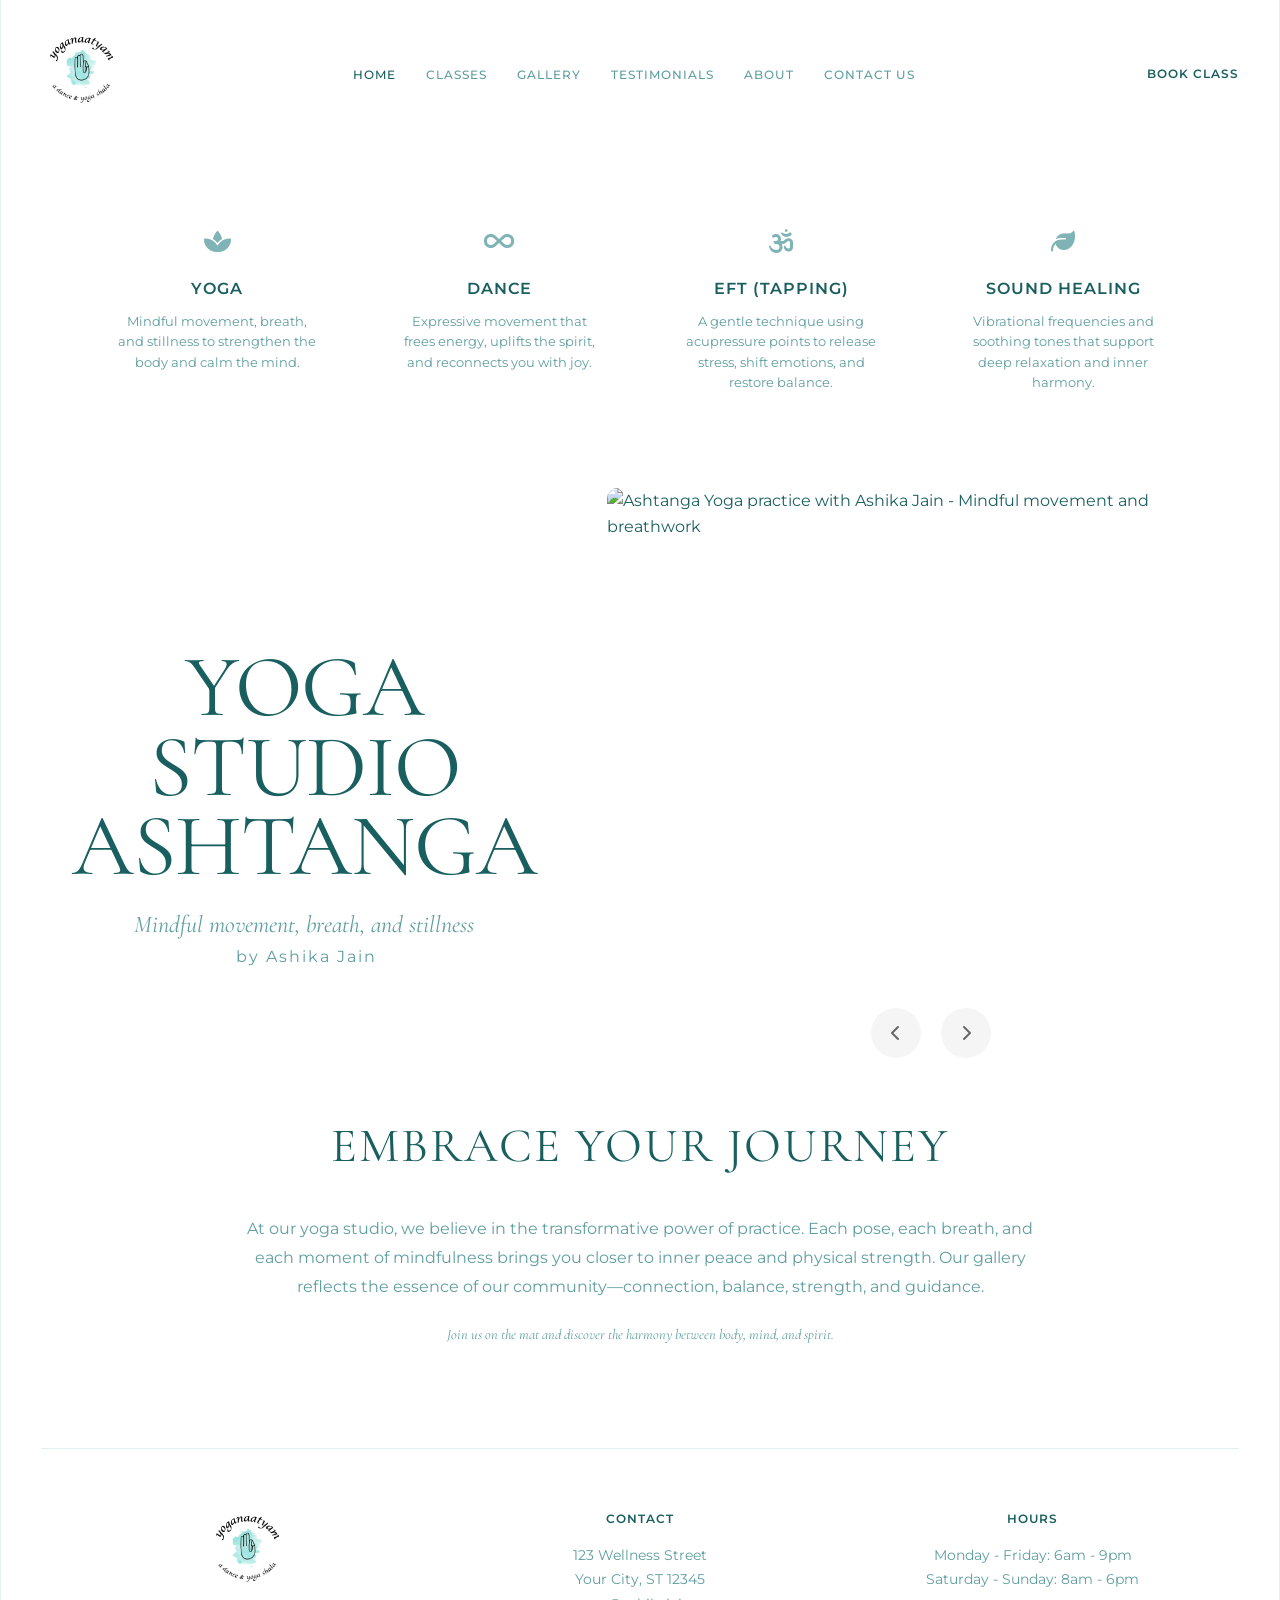
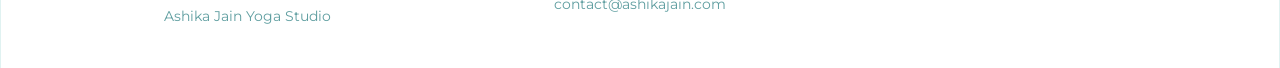
==== index.html @ 1f0c9f9b "1st update" ====
<!DOCTYPE html>
<html lang="en">

<head>
    <meta charset="UTF-8">
    <meta name="viewport" content="width=device-width, initial-scale=1.0">
    
    <!-- Primary Meta Tags -->
    <title>Ashika Jain Yoga Studio | Ashtanga, Dance Therapy, EFT & Sound Healing</title>
    <meta name="title" content="Ashika Jain Yoga Studio | Ashtanga, Dance Therapy, EFT & Sound Healing">
    <meta name="description" content="Join Ashika Jain's holistic wellness studio offering Ashtanga Yoga, Dance Therapy, EFT Tapping, and Sound Healing. Transform your body, mind, and spirit through mindful movement and healing practices.">
    <meta name="keywords" content="yoga studio, ashtanga yoga, dance therapy, EFT tapping, sound healing, wellness coach, yoga classes, meditation, mindfulness, Ashika Jain, yoga instructor, holistic wellness, yoga therapy">
    <meta name="author" content="Ashika Jain">
    <meta name="robots" content="index, follow">
    <meta name="language" content="English">
    <meta name="revisit-after" content="7 days">
    
    <!-- Canonical URL -->
    <link rel="canonical" href="https://www.ashikajain.com/">
    
    <!-- Open Graph / Facebook -->
    <meta property="og:type" content="website">
    <meta property="og:url" content="https://www.ashikajain.com/">
    <meta property="og:title" content="Ashika Jain Yoga Studio | Ashtanga, Dance Therapy, EFT & Sound Healing">
    <meta property="og:description" content="Join Ashika Jain's holistic wellness studio offering Ashtanga Yoga, Dance Therapy, EFT Tapping, and Sound Healing. Transform your body, mind, and spirit.">
    <meta property="og:image" content="https://www.ashikajain.com/images/ylogo.png">
    <meta property="og:image:width" content="1200">
    <meta property="og:image:height" content="630">
    <meta property="og:site_name" content="Ashika Jain Yoga Studio">
    <meta property="og:locale" content="en_US">
    
    <!-- Twitter -->
    <meta name="twitter:card" content="summary_large_image">
    <meta name="twitter:url" content="https://www.ashikajain.com/">
    <meta name="twitter:title" content="Ashika Jain Yoga Studio | Ashtanga, Dance Therapy, EFT & Sound Healing">
    <meta name="twitter:description" content="Join Ashika Jain's holistic wellness studio offering Ashtanga Yoga, Dance Therapy, EFT Tapping, and Sound Healing.">
    <meta name="twitter:image" content="https://www.ashikajain.com/images/ylogo.png">
    
    <!-- Favicon -->
    <link rel="icon" type="image/png" href="images/teal-logo.png">
    
    <!-- Preconnect for Performance -->
    <link rel="preconnect" href="https://fonts.googleapis.com">
    <link rel="preconnect" href="https://fonts.gstatic.com" crossorigin>
    <link
        href="https://fonts.googleapis.com/css2?family=Cormorant+Garamond:ital,wght@0,300;0,400;0,600;1,400&family=Montserrat:wght@300;400;500;600&display=swap"
        rel="stylesheet">
    <link rel="stylesheet" href="style.css">
    <!-- FontAwesome for icons -->
    <link rel="stylesheet" href="https://cdnjs.cloudflare.com/ajax/libs/font-awesome/6.4.0/css/all.min.css">
    
    <!-- Schema.org Structured Data -->
    <script type="application/ld+json">
    {
      "@context": "https://schema.org",
      "@type": "YogaStudio",
      "name": "Ashika Jain Yoga Studio",
      "image": "https://www.ashikajain.com/images/ylogo.png",
      "description": "Holistic wellness studio offering Ashtanga Yoga, Dance Therapy, EFT Tapping, and Sound Healing",
      "url": "https://www.ashikajain.com",
      "telephone": "+1-555-123-4567",
      "email": "contact@ashikajain.com",
      "address": {
        "@type": "PostalAddress",
        "streetAddress": "123 Wellness Street",
        "addressLocality": "Your City",
        "addressRegion": "ST",
        "postalCode": "12345",
        "addressCountry": "US"
      },
      "geo": {
        "@type": "GeoCoordinates",
        "latitude": "",
        "longitude": ""
      },
      "openingHoursSpecification": [
        {
          "@type": "OpeningHoursSpecification",
          "dayOfWeek": ["Monday", "Tuesday", "Wednesday", "Thursday", "Friday"],
          "opens": "06:00",
          "closes": "21:00"
        },
        {
          "@type": "OpeningHoursSpecification",
          "dayOfWeek": ["Saturday", "Sunday"],
          "opens": "08:00",
          "closes": "18:00"
        }
      ],
      "priceRange": "$$",
      "founder": {
        "@type": "Person",
        "name": "Ashika Jain",
        "jobTitle": "Wellness Coach",
        "sameAs": [
          "https://www.facebook.com/ashikajain.yn/",
          "https://www.instagram.com/ashikajain.yn/"
        ]
      },
      "sameAs": [
        "https://www.facebook.com/ashikajain.yn/",
        "https://www.instagram.com/ashikajain.yn/"
      ],
      "hasOfferCatalog": {
        "@type": "OfferCatalog",
        "name": "Yoga Classes and Wellness Services",
        "itemListElement": [
          {
            "@type": "Offer",
            "itemOffered": {
              "@type": "Service",
              "name": "Ashtanga Yoga",
              "description": "Traditional Ashtanga yoga practice for strength, flexibility, and inner peace"
            }
          },
          {
            "@type": "Offer",
            "itemOffered": {
              "@type": "Service",
              "name": "Dance Therapy",
              "description": "Expressive movement therapy to free energy and reconnect with joy"
            }
          },
          {
            "@type": "Offer",
            "itemOffered": {
              "@type": "Service",
              "name": "EFT Tapping",
              "description": "Emotional Freedom Technique using acupressure points to release stress"
            }
          },
          {
            "@type": "Offer",
            "itemOffered": {
              "@type": "Service",
              "name": "Sound Healing",
              "description": "Vibrational frequencies and soothing tones for deep relaxation"
            }
          }
        ]
      }
    }
    </script>
    
    <script type="application/ld+json">
    {
      "@context": "https://schema.org",
      "@type": "Person",
      "name": "Ashika Jain",
      "jobTitle": "Wellness Coach",
      "description": "Certified Yoga Instructor, Dance Therapist, EFT Practitioner, and Sound Healer",
      "url": "https://www.ashikajain.com",
      "image": "https://www.ashikajain.com/images/yogaf.png",
      "sameAs": [
        "https://www.facebook.com/ashikajain.yn/",
        "https://www.instagram.com/ashikajain.yn/"
      ],
      "knowsAbout": ["Yoga", "Dance Therapy", "EFT Tapping", "Sound Healing", "Wellness", "Mindfulness"],
      "alumniOf": {
        "@type": "Organization",
        "name": "Yoga Certification Program"
      }
    }
    </script>
</head>

<body>

    <!-- Preloader -->
    <div class="preloader" id="preloader">
        <div class="preloader-content">
            <img src="images/teal-logo.png" alt="Ashika Jain Yoga Studio Logo" class="preloader-logo">
        </div>
    </div>

    <div class="main-container">
        <!-- Header -->
        <header role="banner">
            <div class="logo">
                <div class="logo-circle">AJ</div>
            </div>
            <nav role="navigation" aria-label="Main navigation">
                <ul>
                    <li><a href="index.html" class="active">HOME</a></li>
                    <li><a href="classes.html">CLASSES</a></li>
                    <li><a href="gallery.html">GALLERY</a></li>
                    <li><a href="testimonial.html">TESTIMONIALS</a></li>
                    <li><a href="about.html">ABOUT</a></li>
                    <!-- <li><a href="blog.html">BLOG</a></li> -->
                    <li><a href="contact.html">CONTACT US</a></li>
                </ul>
            </nav>
            <div class="header-actions">
                <a href="contact.html#contact-form" class="book-btn">BOOK CLASS</a>
                <div class="menu-icon" id="mobile-menu-toggle">
                    <i class="fa-solid fa-bars"></i>
                </div>
            </div>
        </header>

        <!-- Mobile Menu Overlay -->
        <div class="mobile-menu-overlay" id="mobile-menu">
            <div class="mobile-menu-content">
                <div class="mobile-menu-header">
                    <div class="logo-circle">AJ</div>
                    <button class="mobile-menu-close" id="mobile-menu-close">
                        <i class="fa-solid fa-times"></i>
                    </button>
                </div>
                <nav class="mobile-nav">
                    <ul>
                        <li><a href="index.html" class="mobile-nav-link">HOME</a></li>
                        <li><a href="classes.html" class="mobile-nav-link">CLASSES</a></li>
                        <li><a href="gallery.html" class="mobile-nav-link">GALLERY</a></li>
                        <li><a href="testimonial.html" class="mobile-nav-link">TESTIMONIAL</a></li>
                        <li><a href="about.html" class="mobile-nav-link">ABOUT</a></li>
                        <!-- <li><a href="blog.html" class="mobile-nav-link">BLOG</a></li> -->
                        <li><a href="contact.html" class="mobile-nav-link">CONTACT US</a></li>
                    </ul>
                </nav>
                <div class="mobile-menu-footer">
                    <a href="contact.html#contact-form" class="mobile-book-btn">BOOK CLASS</a>
                </div>
            </div>
        </div>

        <!-- Features Section -->
        <section class="features">
            <div class="feature-item">
                <div class="icon"><i class="fa-solid fa-spa"></i></div>
                <h3>YOGA</h3>
                <p>Mindful movement, breath, and stillness to strengthen the body and calm the mind.</p>
            </div>
            <div class="feature-item">
                <div class="icon"><i class="fa-solid fa-infinity"></i></div>
                <h3>DANCE</h3>
                <p>Expressive movement that frees energy, uplifts the spirit, and reconnects you with joy.</p>
            </div>
            <div class="feature-item">
                <div class="icon"><i class="fa-solid fa-om"></i></div>
                <h3>EFT (TAPPING)</h3>
                <p>A gentle technique using acupressure points to release stress, shift emotions, and restore balance.</p>
            </div>
            <div class="feature-item">
                <div class="icon"><i class="fa-solid fa-leaf"></i></div>
                <h3>SOUND HEALING</h3>
                <p>Vibrational frequencies and soothing tones that support deep relaxation and inner harmony.</p>
            </div>
        </section>

        <!-- Hero Section -->
        <section class="hero" role="banner">
            <div class="hero-content">
                <div class="hero-text-slider">
                    <div class="hero-slide active">
                        <h1>YOGA STUDIO<br><span class="highlight">ASHTANGA</span></h1>
                        <p class="category-text">Mindful movement, breath, and stillness</p>
                        <p class="subtitle">by Ashika Jain</p>
                    </div>
                    <div class="hero-slide">
                        <h1>DANCE<br><span class="highlight">THERAPY</span></h1>
                        <p class="category-text">Expressive movement that frees energy</p>
                        <p class="subtitle">by Ashika Jain</p>
                    </div>
                    <div class="hero-slide">
                        <h1>EFT<br><span class="highlight">TAPPING</span></h1>
                        <p class="category-text">Release stress and restore balance</p>
                        <p class="subtitle">by Ashika Jain</p>
                    </div>
                    <div class="hero-slide">
                        <h1>SOUND<br><span class="highlight">HEALING</span></h1>
                        <p class="category-text">Vibrational frequencies for inner harmony</p>
                        <p class="subtitle">by Ashika Jain</p>
                    </div>
                </div>

                <!-- <div class="floral-decoration-left">
                    <img src="floral.png" alt="Decorative floral pattern for yoga studio">
                </div> -->
            </div>
            <div class="hero-image">
                <div class="hero-image-slider">
                    <div class="hero-image-slide active">
                        <img src="images/yogaf.png" alt="Ashtanga Yoga practice with Ashika Jain - Mindful movement and breathwork">
                    </div>
                    <div class="hero-image-slide">
                        <img src="images/dancef.png" alt="Dance Therapy session - Expressive movement for healing and joy">
                    </div>
                    <div class="hero-image-slide">
                        <img src="images/eftf.png" alt="EFT Tapping therapy - Emotional Freedom Technique for stress relief">
                    </div>
                    <div class="hero-image-slide">
                        <img src="images/soundf.png" alt="Sound Healing session - Vibrational frequencies for inner harmony">
                    </div>
                </div>
                
                <div class="hero-indicators">
                    <span class="indicator active" data-slide="0"></span>
                    <span class="indicator" data-slide="1"></span>
                    <span class="indicator" data-slide="2"></span>
                    <span class="indicator" data-slide="3"></span>
                </div>
            </div>
            <div class="hero-navigation">
                    <button class="nav-btn prev-btn" id="prev-slide" aria-label="Previous slide">
                        <i class="fa-solid fa-chevron-left"></i>
                    </button>
                    <button class="nav-btn next-btn" id="next-slide" aria-label="Next slide">
                        <i class="fa-solid fa-chevron-right"></i>
                    </button>
                </div>
        </section>

        <!-- Instructor Section -->
        <!-- <section class="instructor">
            <div class="instructor-image-wrapper">
                <img src="images/yogaf.png" alt="Ashika Jain - Certified Yoga Instructor and Wellness Coach" class="instructor-img">
            </div>
            <div class="instructor-content">
                <h2>ASHIKA JAIN</h2>
                <span class="role">Wellness Coach</span>
                <p>A certified Yoga Instructor, Dance Therapist, EFT Practitioner, and Sound Healer. I believe in a
                    holistic approach to well-being, integrating various modalities to help individuals find balance and
                    inner peace.</p>

                <div class="socials">
                    <a href="https://www.facebook.com/ashikajain.yn/"><i class="fa-brands fa-facebook-f"></i></a>
                    <a href="#"><i class="fa-brands fa-twitter"></i></a>
                    <a href="https://www.instagram.com/ashikajain.yn/"><i class="fa-brands fa-instagram"></i></a>
                </div>

                <a href="about.html" class="view-team">VIEW MORE <i class="fa-solid fa-arrow-right-long"></i></a>
            </div>
            <div class="floral-decoration-right">
                <img src="floral.png" alt="Decorative floral pattern for yoga studio">
            </div>
        </section> -->

        <!-- Gallery Heading Section -->
        <!-- <section class="gallery-intro">
            <div class="gallery-intro-content">
                <h2 class="gallery-intro-heading">OUR GALLERY</h2>
                <p class="gallery-intro-text">Explore moments of tranquility, strength, and connection captured in our practice space.</p>
            </div>
        </section> -->

        <!-- Gallery/Bottom Section -->
        <!-- <section class="gallery-grid">
            <div class="gallery-item nature-texture">
                <img src="images/gallery/g2.png" alt="Yoga studio gallery - Connecting with nature and inner peace">
                <div class="overlay">
                    <span>CONNECT</span>
                </div>
            </div>
            <div class="gallery-item seated-pose">
                <img src="images/eftf.png" alt="EFT Tapping therapy session - Finding balance and emotional freedom">
                <div class="overlay">
                    <span>BALANCE</span>
                </div>
            </div>
            <div class="gallery-item hero-pose">
                <img src="images/soundf.png" alt="Sound healing practice - Building strength through vibrational therapy">
                <div class="overlay">
                    <span>STRENGTH</span>
                </div>
            </div>
            <div class="gallery-item instructor-pose">
                <img src="images/gallery/g1.png" alt="Yoga instructor guiding students - Professional guidance and support">
                <div class="overlay">
                    <span>GUIDANCE</span>
                </div>
            </div>
        </section> -->

        <!-- Gallery Bottom Content Section -->
        <section class="gallery-content">
            <div class="gallery-content-wrapper">
                <h2 class="gallery-heading">EMBRACE YOUR JOURNEY</h2>
                <p class="gallery-text">At our yoga studio, we believe in the transformative power of practice. Each pose, each breath, and each moment of mindfulness brings you closer to inner peace and physical strength. Our gallery reflects the essence of our community—connection, balance, strength, and guidance.</p>
                <p class="gallery-subtext">Join us on the mat and discover the harmony between body, mind, and spirit.</p>
            </div>
        </section>

        <!-- Footer -->
        <footer class="about-footer" role="contentinfo">
            <div class="footer-content">
                <div class="footer-section">
                    <div class="logo-circle">AJ</div>
                    <p>Ashika Jain Yoga Studio</p>
                </div>
                <div class="footer-section">
                    <h4>CONTACT</h4>
                    <p>123 Wellness Street<br>Your City, ST 12345<br>contact@ashikajain.com</p>
                </div>
                <div class="footer-section">
                    <h4>HOURS</h4>
                    <p>Monday - Friday: 6am - 9pm<br>Saturday - Sunday: 8am - 6pm</p>
                </div>
            </div>
        </footer>
    </div>

    <script>
        // Mobile Menu Toggle
        const mobileMenuToggle = document.getElementById('mobile-menu-toggle');
        const mobileMenu = document.getElementById('mobile-menu');
        const mobileMenuClose = document.getElementById('mobile-menu-close');
        const body = document.body;

        if (mobileMenuToggle) {
            mobileMenuToggle.addEventListener('click', () => {
                mobileMenu.classList.add('active');
                body.classList.add('menu-open');
            });
        }

        if (mobileMenuClose) {
            mobileMenuClose.addEventListener('click', () => {
                mobileMenu.classList.remove('active');
                body.classList.remove('menu-open');
            });
        }

        // Close menu when clicking on overlay (outside menu content)
        if (mobileMenu) {
            mobileMenu.addEventListener('click', (e) => {
                if (e.target === mobileMenu) {
                    mobileMenu.classList.remove('active');
                    body.classList.remove('menu-open');
                }
            });
        }

        // Close menu when clicking on a nav link
        const mobileNavLinks = document.querySelectorAll('.mobile-nav-link');
        mobileNavLinks.forEach(link => {
            link.addEventListener('click', () => {
                mobileMenu.classList.remove('active');
                body.classList.remove('menu-open');
            });
        });

        // Set active state for current page
        const currentPath = window.location.pathname;
        const currentPage = currentPath.split('/').pop() || 'index.html';
        mobileNavLinks.forEach(link => {
            const linkHref = link.getAttribute('href');
            if (linkHref === currentPage || (currentPage === '' && linkHref === 'index.html')) {
                link.classList.add('active');
            }
        });

        // Hero Carousel Manual Navigation
        let currentSlide = 0;
        const totalSlides = 4;

        const heroTextSlides = document.querySelectorAll('.hero-slide');
        const heroImageSlides = document.querySelectorAll('.hero-image-slide');
        const indicators = document.querySelectorAll('.indicator');
        const prevBtn = document.getElementById('prev-slide');
        const nextBtn = document.getElementById('next-slide');

        function showSlide(index) {
            // Remove active class from all slides
            heroTextSlides.forEach(slide => slide.classList.remove('active'));
            heroImageSlides.forEach(slide => slide.classList.remove('active'));
            indicators.forEach(indicator => indicator.classList.remove('active'));

            // Add active class to current slide (synchronized)
            heroTextSlides[index].classList.add('active');
            heroImageSlides[index].classList.add('active');
            indicators[index].classList.add('active');
        }

        function nextSlide() {
            currentSlide = (currentSlide + 1) % totalSlides;
            showSlide(currentSlide);
        }

        function prevSlide() {
            currentSlide = (currentSlide - 1 + totalSlides) % totalSlides;
            showSlide(currentSlide);
        }

        // Initialize first slide
        showSlide(0);

        // Previous/Next button handlers
        if (prevBtn) {
            prevBtn.addEventListener('click', prevSlide);
        }

        if (nextBtn) {
            nextBtn.addEventListener('click', nextSlide);
        }

        // Indicator click handlers
        indicators.forEach((indicator, index) => {
            indicator.addEventListener('click', () => {
                currentSlide = index;
                showSlide(currentSlide);
            });
        });

        // Feature items click handlers to navigate to corresponding slides
        const featureItems = document.querySelectorAll('.feature-item');
        // Map: YOGA -> 0, DANCE -> 1, EFT -> 2, SOUND HEALING -> 3
        const featureSlideMap = {
            'YOGA': 0,
            'DANCE': 1,
            'EFT (TAPPING)': 2,
            'SOUND HEALING': 3
        };

        featureItems.forEach((featureItem) => {
            featureItem.addEventListener('click', () => {
                const featureTitle = featureItem.querySelector('h3').textContent.trim();
                const slideIndex = featureSlideMap[featureTitle];
                
                if (slideIndex !== undefined) {
                    currentSlide = slideIndex;
                    showSlide(currentSlide);
                }
            });
        });

        // Preloader - Show for 3 seconds
        const preloader = document.getElementById('preloader');
        
        // Add preloader-active class to body on page load
        body.classList.add('preloader-active');
        
        // Hide preloader after 3 seconds
        setTimeout(() => {
            if (preloader) {
                preloader.style.opacity = '0';
                body.classList.remove('preloader-active');
                setTimeout(() => {
                    preloader.style.display = 'none';
                }, 500);
            }
        }, 2000);
    </script>

</body>

</html>
---- style.css ----
/* Reset & Base Styles */
:root {
    --primary-text: #1a5f5f;
    --secondary-text: #5f9ea0;
    --bg-color: #ffffff;
    --accent-color: #b2dfdb;
    --font-serif: 'Cormorant Garamond', serif;
    --font-sans: 'Montserrat', sans-serif;
}

* {
    margin: 0;
    padding: 0;
    box-sizing: border-box;
}

body {
    font-family: var(--font-sans);
    background-color: var(--bg-color);
    color: var(--primary-text);
    line-height: 1.6;
    overflow-x: hidden;
    /* Prevent horizontal scroll from absolute elements */
}

body.preloader-active {
    overflow: hidden;
}

/* Preloader */
.preloader {
    position: fixed;
    top: 0;
    left: 0;
    width: 100%;
    height: 100%;
    background-color: var(--bg-color);
    display: flex;
    justify-content: center;
    align-items: center;
    z-index: 9999;
    opacity: 1;
    transition: opacity 0.5s ease-out;
}

.preloader-content {
    display: flex;
    justify-content: center;
    align-items: center;
    /* animation: pulse 2s ease-in-out infinite; */
}

.preloader-logo {
    max-width: 200px;
    max-height: 200px;
    width: auto;
    height: auto;
    object-fit: contain;
    animation: fadeInScale 1s ease-out;
}

@keyframes fadeInScale {
    0% {
        opacity: 0;
        transform: scale(0.8);
    }
    100% {
        opacity: 1;
        transform: scale(1);
    }
}

/* @keyframes pulse {
    0%, 100% {
        transform: scale(1);
    }
    50% {
        transform: scale(1.05);
    }
} */

@media (max-width: 768px) {
    .preloader-logo {
        max-width: 150px;
        max-height: 150px;
    }
}

a {
    text-decoration: none;
    color: inherit;
    transition: color 0.3s ease;
}

ul {
    list-style: none;
}

.main-container {
    max-width: 1400px;
    margin: 0 auto;
    padding: 0 40px;
    position: relative;
    border-left: 1px solid #e0f2f1;
    border-right: 1px solid #e0f2f1;
    min-height: 100vh;
    background: #fff;
}

/* Header */
header {
    display: flex;
    justify-content: space-between;
    align-items: center;
    padding: 30px 0;
    margin-bottom: 60px;
}

.logo-circle {
    width: 80px;
    height: 80px;
    border-radius: 50%;
    background: url('images/teal-logo.png') center/cover no-repeat;
    display: inline-block;
    overflow: hidden;
    text-indent: -9999px; /* hide any fallback text */
}

nav ul {
    display: flex;
    gap: 30px;
}

nav a {
    font-size: 0.75rem;
    letter-spacing: 1px;
    font-weight: 500;
    color: var(--secondary-text);
}

nav a.active,
nav a:hover {
    color: var(--primary-text);
}

.header-actions {
    display: flex;
    align-items: center;
    gap: 20px;
}

.book-btn {
    font-size: 0.75rem;
    letter-spacing: 1px;
    font-weight: 600;
    border-bottom: 1px solid transparent;
}

.book-btn:hover {
    border-bottom: 1px solid var(--primary-text);
}

.menu-icon {
    font-size: 1.2rem;
    cursor: pointer;
    display: none; /* Hidden on desktop, shown on mobile */
}

/* Mobile Menu Overlay - Hidden on desktop */
.mobile-menu-overlay {
    display: none;
}

/* Hero Section */
.hero {
    display: grid;
    grid-template-columns: 1fr 1.2fr;
    gap: 40px;
    margin-bottom: 120px;
    position: relative;
}

.hero-content {
    padding-top: 60px;
    position: relative;
    z-index: 2;
}

.hero h1 {
    font-family: var(--font-serif);
    font-size: 5.5rem;
    line-height: 0.9;
    font-weight: 400;
    color: var(--primary-text);
    margin-bottom: 20px;
    letter-spacing: -1px;
    text-align: center;
}

.hero h1 .highlight {
    display: block;
    text-align: center;
    /* Indent the second line */
}

.subtitle {
    font-size: 1rem;
    letter-spacing: 2px;
    color: var(--secondary-text);
    margin-left: 5px;
    text-align: center;
    /* text-transform: uppercase; */
}

.hero-image {
    position: relative;
    height: 500px;
    overflow: hidden;
}

.hero-image img {
    width: 100%;
    height: 100%;
    object-fit: cover;
    border-radius: 10px;
}

.hero-image-slider {
    position: relative;
    width: 100%;
    height: 100%;
}

.hero-image-slide {
    position: absolute;
    top: 0;
    left: 0;
    width: 100%;
    height: 100%;
    opacity: 0;
    transition: opacity 1s ease-in-out;
}

.hero-image-slide.active {
    opacity: 1;
}

.hero-image-slide img {
    width: 100%;
    height: 100%;
    object-fit: cover;
}

.hero-text-slider {
    position: relative;
    min-height: 200px;
}

.hero-slide {
    position: absolute;
    top: 100px;
    left: 0;
    width: 100%;
    opacity: 0;
    visibility: hidden;
    transition: opacity 1s ease-in-out, visibility 1s ease-in-out;
}

.hero-slide.active {
    opacity: 1;
    visibility: visible;
    position: relative;
}

.category-text {
    font-size: 1.5rem;
    color: var(--secondary-text);
    margin-top: 15px;
    font-style: italic;
    text-align: center;
    font-family: var(--font-serif);
}

.hero-indicators {
    position: absolute;
    bottom: 20px;
    left: 50%;
    transform: translateX(-50%);
    display: flex;
    gap: 10px;
    z-index: 10;
}

.indicator {
    width: 10px;
    height: 10px;
    border-radius: 50%;
    background-color: rgba(255, 255, 255, 0.5);
    cursor: pointer;
    transition: all 0.3s ease;
}

.indicator.active {
    background-color: rgba(255, 255, 255, 1);
    width: 30px;
    border-radius: 5px;
}

.indicator:hover {
    background-color: rgba(255, 255, 255, 0.8);
}

/* Hero Navigation Buttons */
.hero-navigation {
    position: absolute;
    bottom: -70px;
    left: 69.3%;
    /* transform: translateX(-50%); */
    display: flex;
    gap: 20px;
    z-index: 10;
}

.nav-btn {
    width: 50px;
    height: 50px;
    border-radius: 50%;
    border: none;
    background: #f5f5f5;
    color: #666;
    cursor: pointer;
    display: flex;
    align-items: center;
    justify-content: center;
    font-size: 1rem;
    transition: all 0.3s ease;
    /* Neumorphic shadow effect */
    /* box-shadow: 
        8px 8px 16px rgba(0, 0, 0, 0.1),
        -8px -8px 16px rgba(255, 255, 255, 0.9); */
}

.nav-btn:hover {
    color: var(--primary-text);
    box-shadow: 
        4px 4px 8px rgba(0, 0, 0, 0.1),
        -4px -4px 8px rgba(255, 255, 255, 0.9);
    transform: scale(0.95);
}

.nav-btn:active {
    box-shadow: 
        inset 4px 4px 8px rgba(0, 0, 0, 0.1),
        inset -4px -4px 8px rgba(255, 255, 255, 0.9);
    transform: scale(0.92);
}

.floral-decoration-left {
    position: absolute;
    top: 250px;
    left: -80px;
    width: 300px;
    opacity: 0.8;
    z-index: -1;
    pointer-events: none;
}

.floral-decoration-left img {
    width: 100%;
    transform: rotate(-20deg);
}

/* Features Section */
.features {
    display: grid;
    grid-template-columns: repeat(4, 1fr);
    gap: 30px;
    margin-top: 0;
    margin-bottom: 80px;
    padding: 0 50px;
}

.feature-item {
    text-align: center;
    cursor: pointer;
    transition: transform 0.3s ease, opacity 0.3s ease;
    padding: 15px;
    border-radius: 8px;
}

.feature-item:hover {
    transform: translateY(-5px);
    opacity: 0.9;
}

.feature-item .icon {
    font-size: 1.5rem;
    color: #7fb3b5;
    margin-bottom: 15px;
    transition: color 0.3s ease, transform 0.3s ease;
}

.feature-item:hover .icon {
    color: var(--primary-text);
    transform: scale(1.1);
}

.feature-item h3 {
    font-size: 1rem;
    letter-spacing: 1px;
    margin-bottom: 10px;
    font-weight: 600;
    color: var(--primary-text);
    transition: color 0.3s ease;
}

.feature-item:hover h3 {
    color: var(--primary-text);
}

.feature-item p {
    font-size: 0.8rem;
    color: var(--secondary-text);
    line-height: 1.6;
    max-width: 200px;
    margin: 0 auto;
    transition: color 0.3s ease;
}

.feature-item:hover p {
    color: var(--primary-text);
}

/* Instructor Section */
.instructor {
    display: grid;
    grid-template-columns: 1fr 1fr;
    gap: 80px;
    align-items: center;
    margin-bottom: 120px;
    position: relative;
}

.instructor-image-wrapper {
    width: 80%;
    margin-left: auto;
    position: relative;
}

.instructor-img {
    width: 100%;
    height: 450px;
    object-fit: cover;
    border-top-left-radius: 200px;
    /* The arch effect */
}

.instructor-content {
    padding-right: 50px;
}

.instructor-content h2 {
    font-family: var(--font-sans);
    font-size: 1rem;
    letter-spacing: 1px;
    font-weight: 700;
    margin-bottom: 5px;
    text-transform: uppercase;
}

.instructor-content .role {
    display: block;
    font-family: var(--font-serif);
    font-style: italic;
    font-size: 1.1rem;
    color: var(--secondary-text);
    margin-bottom: 25px;
}

.instructor-content p {
    font-size: 0.9rem;
    color: var(--secondary-text);
    margin-bottom: 30px;
    max-width: 400px;
}

.socials {
    display: flex;
    gap: 15px;
    margin-bottom: 30px;
}

.socials a {
    width: 30px;
    height: 30px;
    border: 1px solid #b2dfdb;
    border-radius: 50%;
    display: flex;
    align-items: center;
    justify-content: center;
    font-size: 0.8rem;
    color: var(--secondary-text);
}

.socials a:hover {
    border-color: var(--primary-text);
    color: var(--primary-text);
}

.view-team {
    font-size: 0.75rem;
    font-weight: 600;
    letter-spacing: 1px;
    display: inline-flex;
    align-items: center;
    gap: 10px;
}

.floral-decoration-right {
    position: absolute;
    right: -100px;
    top: 50%;
    transform: translateY(-50%);
    width: 300px;
    opacity: 0.6;
    z-index: -1;
    pointer-events: none;
}

.floral-decoration-right img {
    width: 100%;
    transform: scaleX(-1);
    /* Flip horizontally */
}

/* Gallery Intro Section */
.gallery-intro {
    padding: 0 50px;
    margin-bottom: 50px;
    display: flex;
    justify-content: flex-end;
}

.gallery-intro-content {
    text-align: right;
    max-width: 500px;
}

.gallery-intro-heading {
    font-family: var(--font-serif);
    font-size: 3.5rem;
    font-weight: 400;
    color: var(--primary-text);
    margin-bottom: 15px;
    letter-spacing: 2px;
    text-transform: uppercase;
    line-height: 1.1;
}

.gallery-intro-text {
    font-size: 0.85rem;
    color: var(--secondary-text);
    line-height: 1.7;
    font-family: var(--font-sans);
}

/* Gallery Grid */
.gallery-grid {
    display: grid;
    grid-template-columns: repeat(4, 1fr);
    grid-auto-rows: 250px;
    gap: 20px;
    margin-bottom: 100px;
    padding: 0 50px;
}

.gallery-item {
    position: relative;
    overflow: hidden;
    border-radius: 2px;
}

.gallery-item img {
    width: 100%;
    height: 100%;
    object-fit: cover;
    transition: transform 0.6s ease;
}

.gallery-item:hover img {
    transform: scale(1.05);
}

/* Overlay */
.overlay {
    position: absolute;
    top: 0;
    left: 0;
    width: 100%;
    height: 100%;
    background: rgba(26, 95, 95, 0.3);
    display: flex;
    align-items: center;
    justify-content: center;
    opacity: 0;
    transition: opacity 0.3s ease;
}

.gallery-item:hover .overlay {
    opacity: 1;
}

.overlay span {
    color: #fff;
    font-family: var(--font-serif);
    font-size: 1.2rem;
    letter-spacing: 3px;
    text-transform: uppercase;
    transform: translateY(20px);
    transition: transform 0.3s ease;
}

.gallery-item:hover .overlay span {
    transform: translateY(0);
}

/* Grid Spans */
.nature-texture {
    grid-column: span 1;
    grid-row: span 2;
}

.seated-pose {
    grid-column: span 2;
    grid-row: span 1;
}

.hero-pose {
    grid-column: span 2;
    grid-row: span 1;
}

.instructor-pose {
    grid-column: span 1;
    grid-row: span 2;
}

/* Gallery Content Section */
.gallery-content {
    padding: 0 50px;
    margin-bottom: 100px;
    text-align: center;
}

.gallery-content-wrapper {
    max-width: 800px;
    margin: 0 auto;
}

.gallery-heading {
    font-family: var(--font-serif);
    font-size: 3rem;
    font-weight: 400;
    color: var(--primary-text);
    margin-bottom: 30px;
    letter-spacing: 2px;
    text-transform: uppercase;
}

.gallery-text {
    font-size: 1rem;
    color: var(--secondary-text);
    line-height: 1.8;
    margin-bottom: 20px;
    font-family: var(--font-sans);
}

.gallery-subtext {
    font-size: 0.9rem;
    color: var(--secondary-text);
    font-style: italic;
    font-family: var(--font-serif);
    line-height: 1.8;
}

/* Footer */
footer {
    background-color: #f0f9f9;
    border-top: 1px solid #e0f2f1;
    margin-top: 80px;
    padding: 60px 0 30px;
}

.footer-container {
    max-width: 1400px;
    margin: 0 auto;
    padding: 0 40px;
}

.footer-content {
    display: grid;
    grid-template-columns: repeat(4, 1fr);
    gap: 50px;
    margin-bottom: 40px;
}

.footer-section {
    display: flex;
    flex-direction: column;
}

.footer-logo {
    display: flex;
    align-items: center;
    gap: 15px;
    margin-bottom: 20px;
}

.footer-logo-text {
    font-family: var(--font-serif);
    font-size: 0.9rem;
    font-weight: 600;
    letter-spacing: 1px;
    color: var(--primary-text);
}

.footer-description {
    font-size: 0.8rem;
    color: var(--secondary-text);
    line-height: 1.7;
    max-width: 250px;
}

.footer-heading {
    font-family: var(--font-sans);
    font-size: 0.75rem;
    letter-spacing: 1px;
    font-weight: 600;
    color: var(--primary-text);
    margin-bottom: 20px;
    text-transform: uppercase;
}

.footer-links {
    display: flex;
    flex-direction: column;
    gap: 12px;
}

.footer-links a {
    font-size: 0.8rem;
    color: var(--secondary-text);
    transition: color 0.3s ease;
}

.footer-links a:hover {
    color: var(--primary-text);
}

.footer-contact {
    display: flex;
    flex-direction: column;
    gap: 12px;
}

.footer-contact li {
    font-size: 0.8rem;
    color: var(--secondary-text);
    display: flex;
    align-items: center;
    gap: 10px;
}

.footer-contact i {
    font-size: 0.7rem;
    color: var(--primary-text);
    width: 16px;
}

.footer-socials {
    display: flex;
    gap: 12px;
}

.footer-socials a {
    width: 35px;
    height: 35px;
    border: 1px solid #b2dfdb;
    border-radius: 50%;
    display: flex;
    align-items: center;
    justify-content: center;
    font-size: 0.85rem;
    color: var(--secondary-text);
    transition: all 0.3s ease;
}

.footer-socials a:hover {
    border-color: var(--primary-text);
    color: var(--primary-text);
    background-color: #fff;
}

.footer-bottom {
    text-align: center;
    padding-top: 30px;
    border-top: 1px solid #b2dfdb;
}

.footer-bottom p {
    font-size: 0.75rem;
    color: var(--secondary-text);
    letter-spacing: 0.5px;
}

/* About Footer Styles - Used across all pages */
.about-footer {
    padding: 60px 0 40px;
    border-top: 1px solid #e0f2f1;
    background-color: transparent;
    margin-top: 80px;
}

.about-footer .footer-content {
    display: grid;
    grid-template-columns: repeat(3, 1fr);
    gap: 60px;
    text-align: center;
    max-width: 1400px;
    margin: 0 auto;
    padding: 0 40px;
}

.about-footer .footer-section h4 {
    font-size: 0.75rem;
    letter-spacing: 1px;
    margin-bottom: 15px;
    font-weight: 600;
    color: var(--primary-text);
    text-transform: uppercase;
}

.about-footer .footer-section p {
    font-size: 0.85rem;
    color: var(--secondary-text);
    line-height: 1.8;
}

.about-footer .footer-section .logo-circle {
    margin: 0 auto 15px;
}

/* Responsive */
@media (max-width: 1024px) {
    .main-container {
        padding: 0 30px;
    }

    .hero h1 {
        font-size: 4rem;
    }

    .features {
        grid-template-columns: repeat(2, 1fr);
        padding: 0 30px;
    }

    .footer-content {
        grid-template-columns: repeat(2, 1fr);
        gap: 40px;
    }

    .gallery-heading {
        font-size: 2.5rem;
    }

    .gallery-intro-heading {
        font-size: 2.8rem;
    }

    .gallery-grid {
        padding: 0 30px;
    }

    .gallery-intro {
        padding: 0 30px;
    }

    .gallery-content {
        padding: 0 30px;
    }
}

@media (max-width: 768px) {
    .main-container {
        padding: 0 20px;
    }

    header {
        flex-direction: row;
        justify-content: space-between;
        gap: 0;
        padding: 20px 0;
        margin-bottom: 40px;
    }
    .hero-slide{
        top: 0;
    }

    /* Show menu icon on mobile */
    .menu-icon {
        display: flex;
        align-items: center;
        justify-content: center;
        width: 32px;
        height: 32px;
        color: var(--primary-text);
        transition: color 0.3s ease;
    }

    .menu-icon:hover {
        color: var(--secondary-text);
    }

    /* Hide desktop navigation on mobile */
    header nav {
        display: none;
    }

    .book-btn {
        display: none;
    }

    /* Mobile Menu Overlay */
    .mobile-menu-overlay {
        position: fixed;
        top: 0;
        left: 0;
        width: 100%;
        height: 100vh;
        background: rgba(255, 255, 255, 0.98);
        backdrop-filter: blur(10px);
        z-index: 9999;
        display: flex;
        align-items: center;
        justify-content: center;
        opacity: 0;
        visibility: hidden;
        transition: opacity 0.3s ease, visibility 0.3s ease;
    }

    .mobile-menu-overlay.active {
        opacity: 1;
        visibility: visible;
    }

    .mobile-menu-content {
        width: 100%;
        max-width: 400px;
        padding: 40px 30px;
        display: flex;
        flex-direction: column;
        height: 100%;
        position: relative;
    }

    .mobile-menu-header {
        display: flex;
        justify-content: space-between;
        align-items: center;
        margin-bottom: 60px;
        padding-bottom: 30px;
        border-bottom: 1px solid #e0f2f1;
    }

    .mobile-menu-header .logo-circle {
        width: 45px;
        height: 45px;
        font-size: 1.3rem;
    }

    .mobile-menu-close {
        background: none;
        border: none;
        font-size: 1.5rem;
        color: var(--primary-text);
        cursor: pointer;
        width: 40px;
        height: 40px;
        display: flex;
        align-items: center;
        justify-content: center;
        border-radius: 50%;
        transition: all 0.3s ease;
    }

    .mobile-menu-close:hover {
        background: #e0f2f1;
        color: var(--secondary-text);
    }

    .mobile-nav {
        flex: 1;
    }

    .mobile-nav ul {
        display: flex;
        flex-direction: column;
        gap: 0;
    }

    .mobile-nav li {
        border-bottom: 1px solid #e0f2f1;
    }

    .mobile-nav-link {
        display: block;
        padding: 20px 0;
        font-size: 0.9rem;
        letter-spacing: 1.5px;
        font-weight: 500;
        color: var(--primary-text);
        text-transform: uppercase;
        transition: all 0.3s ease;
        position: relative;
    }

    .mobile-nav-link::before {
        content: '';
        position: absolute;
        left: 0;
        top: 50%;
        transform: translateY(-50%);
        width: 0;
        height: 2px;
        background: var(--primary-text);
        transition: width 0.3s ease;
    }

    .mobile-nav-link:hover,
    .mobile-nav-link.active {
        color: var(--primary-text);
        padding-left: 20px;
    }

    .mobile-nav-link:hover::before,
    .mobile-nav-link.active::before {
        width: 12px;
    }

    .mobile-menu-footer {
        margin-top: 40px;
        padding-top: 30px;
        border-top: 1px solid #e0f2f1;
    }

    .mobile-book-btn {
        display: block;
        width: 100%;
        padding: 16px 0;
        text-align: center;
        font-size: 0.75rem;
        letter-spacing: 1.5px;
        font-weight: 600;
        color: var(--primary-text);
        border: 1px solid var(--primary-text);
        border-radius: 4px;
        transition: all 0.3s ease;
        text-transform: uppercase;
    }

    .mobile-book-btn:hover {
        background: var(--primary-text);
        color: #fff;
    }

    /* Prevent body scroll when menu is open */
    body.menu-open {
        overflow: hidden;
    }

    nav ul {
        gap: 15px;
        flex-wrap: wrap;
        justify-content: center;
    }

    /* Hide floral decorations on mobile */
    .floral-decoration-left,
    .floral-decoration-right {
        display: none;
    }

    .hero {
        grid-template-columns: 1fr;
        gap: 30px;
        margin-bottom: 60px;
    }

    .hero-content {
        text-align: center;
        padding-top: 0;
    }

    .hero h1 {
        font-size: 3rem;
    }

    .hero h1 .highlight {
        margin-left: 0;
    }

    .hero-image {
        height: 350px;
    }

    .hero-text-slider {
        min-height: 150px;
    }

    .hero-indicators {
        bottom: 15px;
    }

    .hero-navigation {
        bottom: -60px;
        left: 50%;
        transform: translateX(-50%);
        gap: 15px;
    }

    .nav-btn {
        width: 45px;
        height: 45px;
        font-size: 0.9rem;
    }

    .features {
        grid-template-columns: repeat(2, 1fr);
        gap: 25px;
        padding: 0 20px;
        margin-bottom: 80px;
    }

    .feature-item p {
        max-width: 100%;
    }

    .instructor {
        grid-template-columns: 1fr;
        gap: 40px;
        text-align: center;
        margin-bottom: 80px;
    }

    .instructor-image-wrapper {
        width: 100%;
        margin: 0;
    }

    .instructor-img {
        height: 350px;
        border-top-left-radius: 100px;
    }

    .instructor-content {
        padding: 0;
    }

    .instructor-content p {
        margin: 0 auto 30px;
        max-width: 100%;
    }

    .socials {
        justify-content: center;
    }

    .gallery-intro {
        padding: 0 20px;
        justify-content: center;
        margin-bottom: 30px;
    }

    .gallery-intro-content {
        text-align: center;
        max-width: 100%;
    }

    .gallery-intro-heading {
        font-size: 2rem;
    }

    .gallery-grid {
        grid-template-columns: 1fr;
        grid-auto-rows: 300px;
        gap: 15px;
        padding: 0 20px;
        margin-bottom: 60px;
    }

    .nature-texture,
    .seated-pose,
    .hero-pose,
    .instructor-pose {
        grid-column: span 1;
        grid-row: span 1;
    }

    .gallery-content {
        padding: 0 20px;
        margin-bottom: 60px;
    }

    .gallery-heading {
        font-size: 2rem;
    }

    .gallery-text,
    .gallery-subtext {
        font-size: 0.9rem;
    }

    .footer-content {
        grid-template-columns: 1fr;
        gap: 30px;
        text-align: center;
    }

    .footer-logo {
        justify-content: center;
    }

    .footer-description {
        max-width: 100%;
        margin: 0 auto;
    }

    .footer-links,
    .footer-contact {
        align-items: center;
    }

    .footer-socials {
        justify-content: center;
    }

    .about-footer .footer-content {
        grid-template-columns: 1fr;
        gap: 40px;
    }
}

@media (max-width: 480px) {
    .main-container {
        padding: 0 15px;
    }

    header {
        padding: 15px 0;
        margin-bottom: 30px;
    }

    nav ul {
        gap: 10px;
        font-size: 0.7rem;
    }

    .book-btn {
        font-size: 0.7rem;
    }

    .hero h1 {
        font-size: 2.5rem;
    }

    .hero-image {
        height: 280px;
    }

    .features {
        grid-template-columns: 1fr;
        gap: 20px;
        padding: 0 15px;
    }

    .instructor-img {
        height: 280px;
    }

    .gallery-intro-heading {
        font-size: 1.5rem;
    }

    .gallery-heading {
        font-size: 1.5rem;
    }

    .gallery-grid {
        grid-auto-rows: 250px;
        padding: 0 15px;
        gap: 10px;
    }

    .gallery-intro {
        padding: 0 15px;
    }

    .gallery-content {
        padding: 0 15px;
    }
}
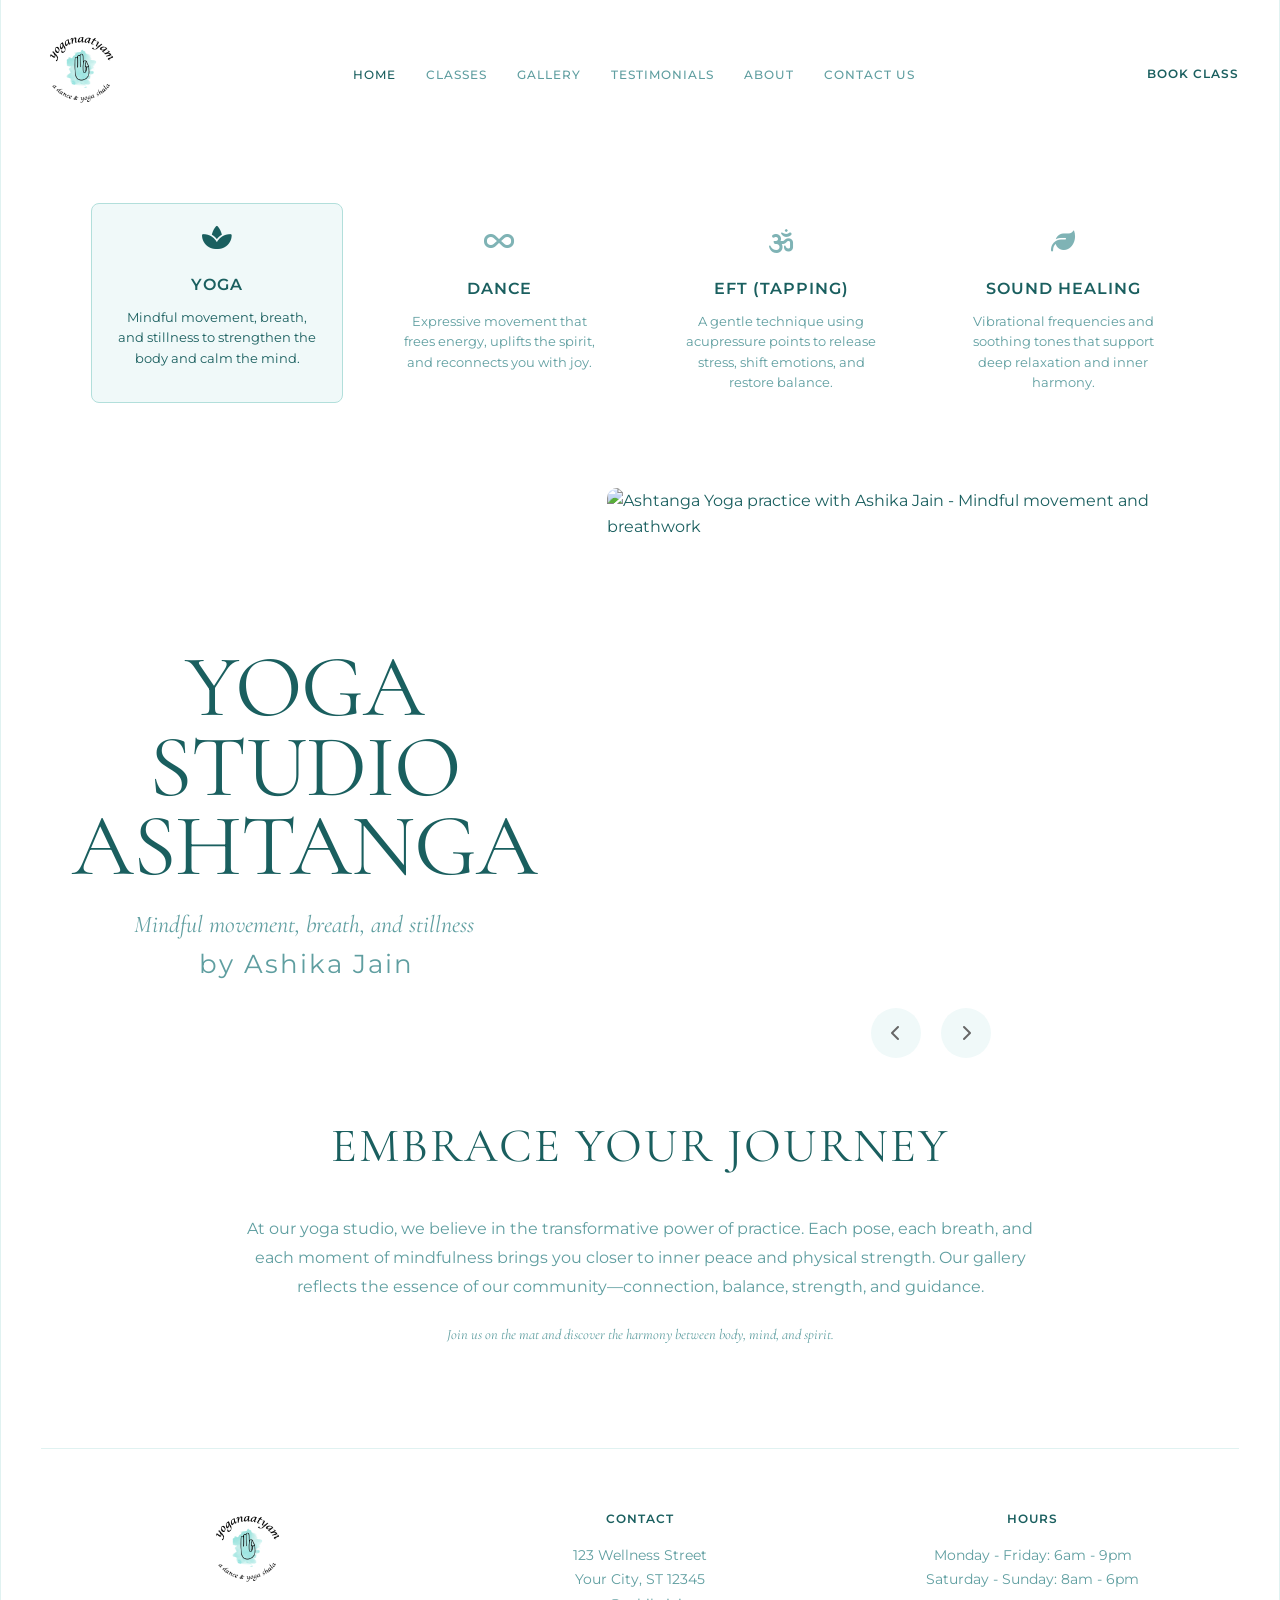
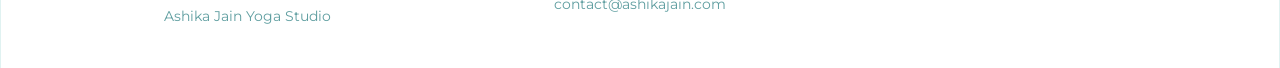
==== commit 9b521dc2: "2nd Update" ====
--- a/index.html
+++ b/index.html
@@ -459,17 +459,24 @@
         const indicators = document.querySelectorAll('.indicator');
         const prevBtn = document.getElementById('prev-slide');
         const nextBtn = document.getElementById('next-slide');
+        const featureItems = document.querySelectorAll('.feature-item');
 
         function showSlide(index) {
             // Remove active class from all slides
             heroTextSlides.forEach(slide => slide.classList.remove('active'));
             heroImageSlides.forEach(slide => slide.classList.remove('active'));
             indicators.forEach(indicator => indicator.classList.remove('active'));
+            
+            // Remove active class from all feature items
+            featureItems.forEach(item => item.classList.remove('active'));
 
             // Add active class to current slide (synchronized)
             heroTextSlides[index].classList.add('active');
             heroImageSlides[index].classList.add('active');
             indicators[index].classList.add('active');
+            
+            // Add active class to corresponding feature item
+            featureItems[index].classList.add('active');
         }
 
         function nextSlide() {
@@ -503,7 +510,6 @@
         });
 
         // Feature items click handlers to navigate to corresponding slides
-        const featureItems = document.querySelectorAll('.feature-item');
         // Map: YOGA -> 0, DANCE -> 1, EFT -> 2, SOUND HEALING -> 3
         const featureSlideMap = {
             'YOGA': 0,
@@ -512,7 +518,7 @@
             'SOUND HEALING': 3
         };
 
-        featureItems.forEach((featureItem) => {
+        featureItems.forEach((featureItem, index) => {
             featureItem.addEventListener('click', () => {
                 const featureTitle = featureItem.querySelector('h3').textContent.trim();
                 const slideIndex = featureSlideMap[featureTitle];
--- a/style.css
+++ b/style.css
@@ -204,7 +204,7 @@
 }
 
 .subtitle {
-    font-size: 1rem;
+    font-size: 1.6rem;
     letter-spacing: 2px;
     color: var(--secondary-text);
     margin-left: 5px;
@@ -326,7 +326,7 @@
     height: 50px;
     border-radius: 50%;
     border: none;
-    background: #f5f5f5;
+    background: #f0f9f9;
     color: #666;
     cursor: pointer;
     display: flex;
@@ -428,6 +428,25 @@
 }
 
 .feature-item:hover p {
+    color: var(--primary-text);
+}
+
+.feature-item.active {
+    background-color: #f0f9f9;
+    border: 1px solid var(--accent-color);
+    transform: translateY(-5px);
+}
+
+.feature-item.active .icon {
+    color: var(--primary-text);
+    transform: scale(1.1);
+}
+
+.feature-item.active h3 {
+    color: var(--primary-text);
+}
+
+.feature-item.active p {
     color: var(--primary-text);
 }
 
@@ -564,6 +583,150 @@
     font-family: var(--font-sans);
 }
 
+/* Gallery Categories Menu */
+.gallery-categories {
+    display: grid;
+    grid-template-columns: repeat(5, 1fr);
+    gap: 20px;
+    margin-top: 0;
+    margin-bottom: 60px;
+    padding: 0 50px;
+}
+
+.category-item {
+    text-align: center;
+    cursor: pointer;
+    transition: transform 0.3s ease, opacity 0.3s ease;
+    padding: 20px 15px;
+    border-radius: 8px;
+    background-color: transparent;
+    border: 1px solid transparent;
+}
+
+.category-item:hover {
+    transform: translateY(-5px);
+    opacity: 0.9;
+}
+
+.category-item .icon {
+    font-size: 1.5rem;
+    color: #7fb3b5;
+    margin-bottom: 15px;
+    transition: color 0.3s ease, transform 0.3s ease;
+}
+
+.category-item:hover .icon {
+    color: var(--primary-text);
+    transform: scale(1.1);
+}
+
+.category-item h3 {
+    font-size: 0.9rem;
+    letter-spacing: 1px;
+    margin-bottom: 0;
+    font-weight: 600;
+    color: var(--primary-text);
+    transition: color 0.3s ease;
+}
+
+.category-item:hover h3 {
+    color: var(--primary-text);
+}
+
+.category-item.active {
+    background-color: #f0f9f9;
+    border: 1px solid var(--accent-color);
+    transform: translateY(-5px);
+}
+
+.category-item.active .icon {
+    color: var(--primary-text);
+    transform: scale(1.1);
+}
+
+.category-item.active h3 {
+    color: var(--primary-text);
+}
+
+/* Bento Grid Gallery */
+.bento-gallery {
+    display: grid;
+    grid-template-columns: repeat(4, 1fr);
+    grid-auto-rows: 250px;
+    gap: 20px;
+    margin-bottom: 100px;
+    padding: 0 50px;
+}
+
+.bento-item {
+    position: relative;
+    overflow: hidden;
+    border-radius: 8px;
+    cursor: pointer;
+    transition: all 0.3s ease;
+    opacity: 1;
+    transform: scale(1);
+}
+
+.bento-item[data-size="large"] {
+    grid-column: span 2;
+    grid-row: span 2;
+}
+
+.bento-item[data-size="medium"] {
+    grid-column: span 2;
+    grid-row: span 1;
+}
+
+.bento-item[data-size="small"] {
+    grid-column: span 1;
+    grid-row: span 1;
+}
+
+.bento-item img {
+    width: 100%;
+    height: 100%;
+    object-fit: cover;
+    transition: transform 0.6s ease;
+}
+
+.bento-item:hover img {
+    transform: scale(1.1);
+}
+
+.bento-overlay {
+    position: absolute;
+    top: 0;
+    left: 0;
+    width: 100%;
+    height: 100%;
+    background: rgba(26, 95, 95, 0.4);
+    display: flex;
+    align-items: center;
+    justify-content: center;
+    opacity: 0;
+    transition: opacity 0.3s ease;
+}
+
+.bento-item:hover .bento-overlay {
+    opacity: 1;
+}
+
+.bento-overlay span {
+    color: #fff;
+    font-family: var(--font-serif);
+    font-size: 1.5rem;
+    letter-spacing: 3px;
+    text-transform: uppercase;
+    transform: translateY(20px);
+    transition: transform 0.3s ease;
+    font-weight: 600;
+}
+
+.bento-item:hover .bento-overlay span {
+    transform: translateY(0);
+}
+
 /* Gallery Grid */
 .gallery-grid {
     display: grid;
@@ -887,6 +1050,15 @@
     }
 
     .gallery-content {
+        padding: 0 30px;
+    }
+
+    .gallery-categories {
+        grid-template-columns: repeat(5, 1fr);
+        padding: 0 30px;
+    }
+
+    .bento-gallery {
         padding: 0 30px;
     }
 }
@@ -1207,6 +1379,28 @@
         grid-row: span 1;
     }
 
+    .gallery-categories {
+        grid-template-columns: repeat(3, 1fr);
+        gap: 15px;
+        padding: 0 20px;
+        margin-bottom: 40px;
+    }
+
+    .bento-gallery {
+        grid-template-columns: repeat(2, 1fr);
+        grid-auto-rows: 200px;
+        gap: 15px;
+        padding: 0 20px;
+        margin-bottom: 60px;
+    }
+
+    .bento-item[data-size="large"],
+    .bento-item[data-size="medium"],
+    .bento-item[data-size="small"] {
+        grid-column: span 1;
+        grid-row: span 1;
+    }
+
     .gallery-content {
         padding: 0 20px;
         margin-bottom: 60px;
@@ -1309,4 +1503,17 @@
     .gallery-content {
         padding: 0 15px;
     }
+
+    .gallery-categories {
+        grid-template-columns: repeat(2, 1fr);
+        gap: 10px;
+        padding: 0 15px;
+    }
+
+    .bento-gallery {
+        grid-template-columns: 1fr;
+        grid-auto-rows: 250px;
+        padding: 0 15px;
+        gap: 10px;
+    }
 }
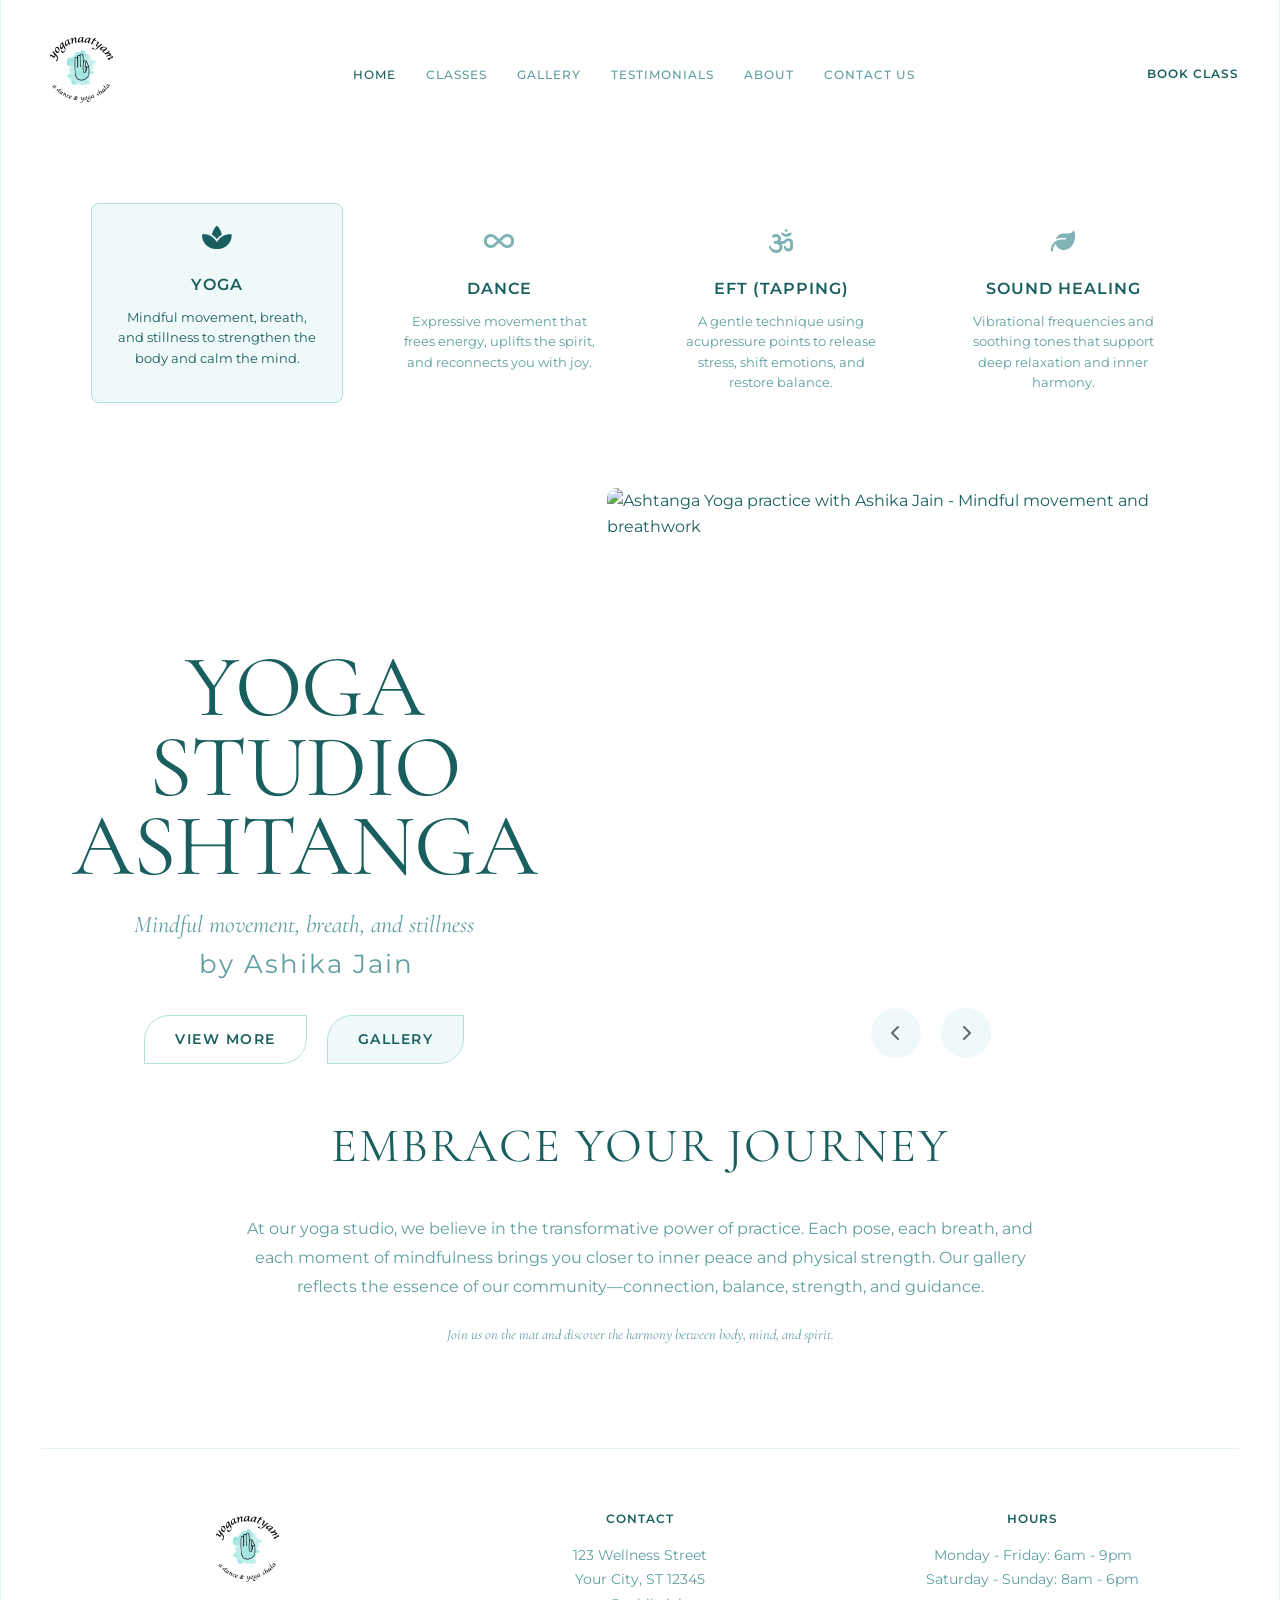
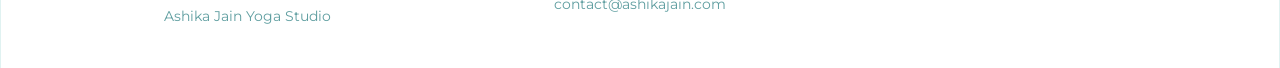
==== commit eee21ea0: "Updated Nav and Added btns in hero" ====
--- a/index.html
+++ b/index.html
@@ -256,21 +256,37 @@
                         <h1>YOGA STUDIO<br><span class="highlight">ASHTANGA</span></h1>
                         <p class="category-text">Mindful movement, breath, and stillness</p>
                         <p class="subtitle">by Ashika Jain</p>
+                        <div class="hero-slide-buttons">
+                            <a href="classes.html" class="hero-btn view-more-btn">VIEW MORE</a>
+                            <a href="gallery.html?filter=yoga" class="hero-btn gallery-btn">GALLERY</a>
+                        </div>
                     </div>
                     <div class="hero-slide">
                         <h1>DANCE<br><span class="highlight">THERAPY</span></h1>
                         <p class="category-text">Expressive movement that frees energy</p>
                         <p class="subtitle">by Ashika Jain</p>
+                        <div class="hero-slide-buttons">
+                            <a href="classes.html" class="hero-btn view-more-btn">VIEW MORE</a>
+                            <a href="gallery.html?filter=dance" class="hero-btn gallery-btn">GALLERY</a>
+                        </div>
                     </div>
                     <div class="hero-slide">
                         <h1>EFT<br><span class="highlight">TAPPING</span></h1>
                         <p class="category-text">Release stress and restore balance</p>
                         <p class="subtitle">by Ashika Jain</p>
+                        <div class="hero-slide-buttons">
+                            <a href="classes.html" class="hero-btn view-more-btn">VIEW MORE</a>
+                            <a href="gallery.html?filter=eft" class="hero-btn gallery-btn">GALLERY</a>
+                        </div>
                     </div>
                     <div class="hero-slide">
                         <h1>SOUND<br><span class="highlight">HEALING</span></h1>
                         <p class="category-text">Vibrational frequencies for inner harmony</p>
                         <p class="subtitle">by Ashika Jain</p>
+                        <div class="hero-slide-buttons">
+                            <a href="classes.html" class="hero-btn view-more-btn">VIEW MORE</a>
+                            <a href="gallery.html?filter=sound" class="hero-btn gallery-btn">GALLERY</a>
+                        </div>
                     </div>
                 </div>
 
--- a/style.css
+++ b/style.css
@@ -212,6 +212,52 @@
     /* text-transform: uppercase; */
 }
 
+.hero-slide-buttons {
+    display: flex;
+    gap: 20px;
+    justify-content: center;
+    margin-top: 30px;
+    flex-wrap: wrap;
+}
+
+.hero-btn {
+    padding: 12px 30px;
+    font-size: 0.9rem;
+    letter-spacing: 1.5px;
+    font-weight: 600;
+    text-decoration: none;
+    text-transform: uppercase;
+    transition: all 0.3s ease;
+    border-radius: 25px 0% 25px 0%;
+    font-family: var(--font-sans);
+}
+
+.view-more-btn {
+    background-color: transparent;
+    color: var(--primary-text);
+    border: 1px solid #b2dfdb;
+}
+
+.view-more-btn:hover {
+    background-color: var(--primary-text);
+    color: #fff;
+    transform: translateY(-2px);
+    box-shadow: 0 4px 8px rgba(0, 0, 0, 0.1);
+}
+
+.gallery-btn {
+    background-color: #f0f9f9;
+    color: var(--primary-text);
+    border: 1px solid #b2dfdb;
+}
+
+.gallery-btn:hover {
+    background-color: transparent;
+    color: var(--primary-text);
+    transform: translateY(-2px);
+    box-shadow: 0 4px 8px rgba(0, 0, 0, 0.1);
+}
+
 .hero-image {
     position: relative;
     height: 500px;
@@ -1077,6 +1123,16 @@
     }
     .hero-slide{
         top: 0;
+    }
+
+    .hero-slide-buttons {
+        gap: 15px;
+        margin-top: 25px;
+    }
+
+    .hero-btn {
+        padding: 10px 20px;
+        font-size: 0.8rem;
     }
 
     /* Show menu icon on mobile */
@@ -1468,6 +1524,19 @@
         font-size: 2.5rem;
     }
 
+    .hero-slide-buttons {
+        flex-direction: column;
+        gap: 12px;
+        margin-top: 20px;
+    }
+
+    .hero-btn {
+        padding: 10px 18px;
+        font-size: 0.75rem;
+        width: 100%;
+        text-align: center;
+    }
+
     .hero-image {
         height: 280px;
     }
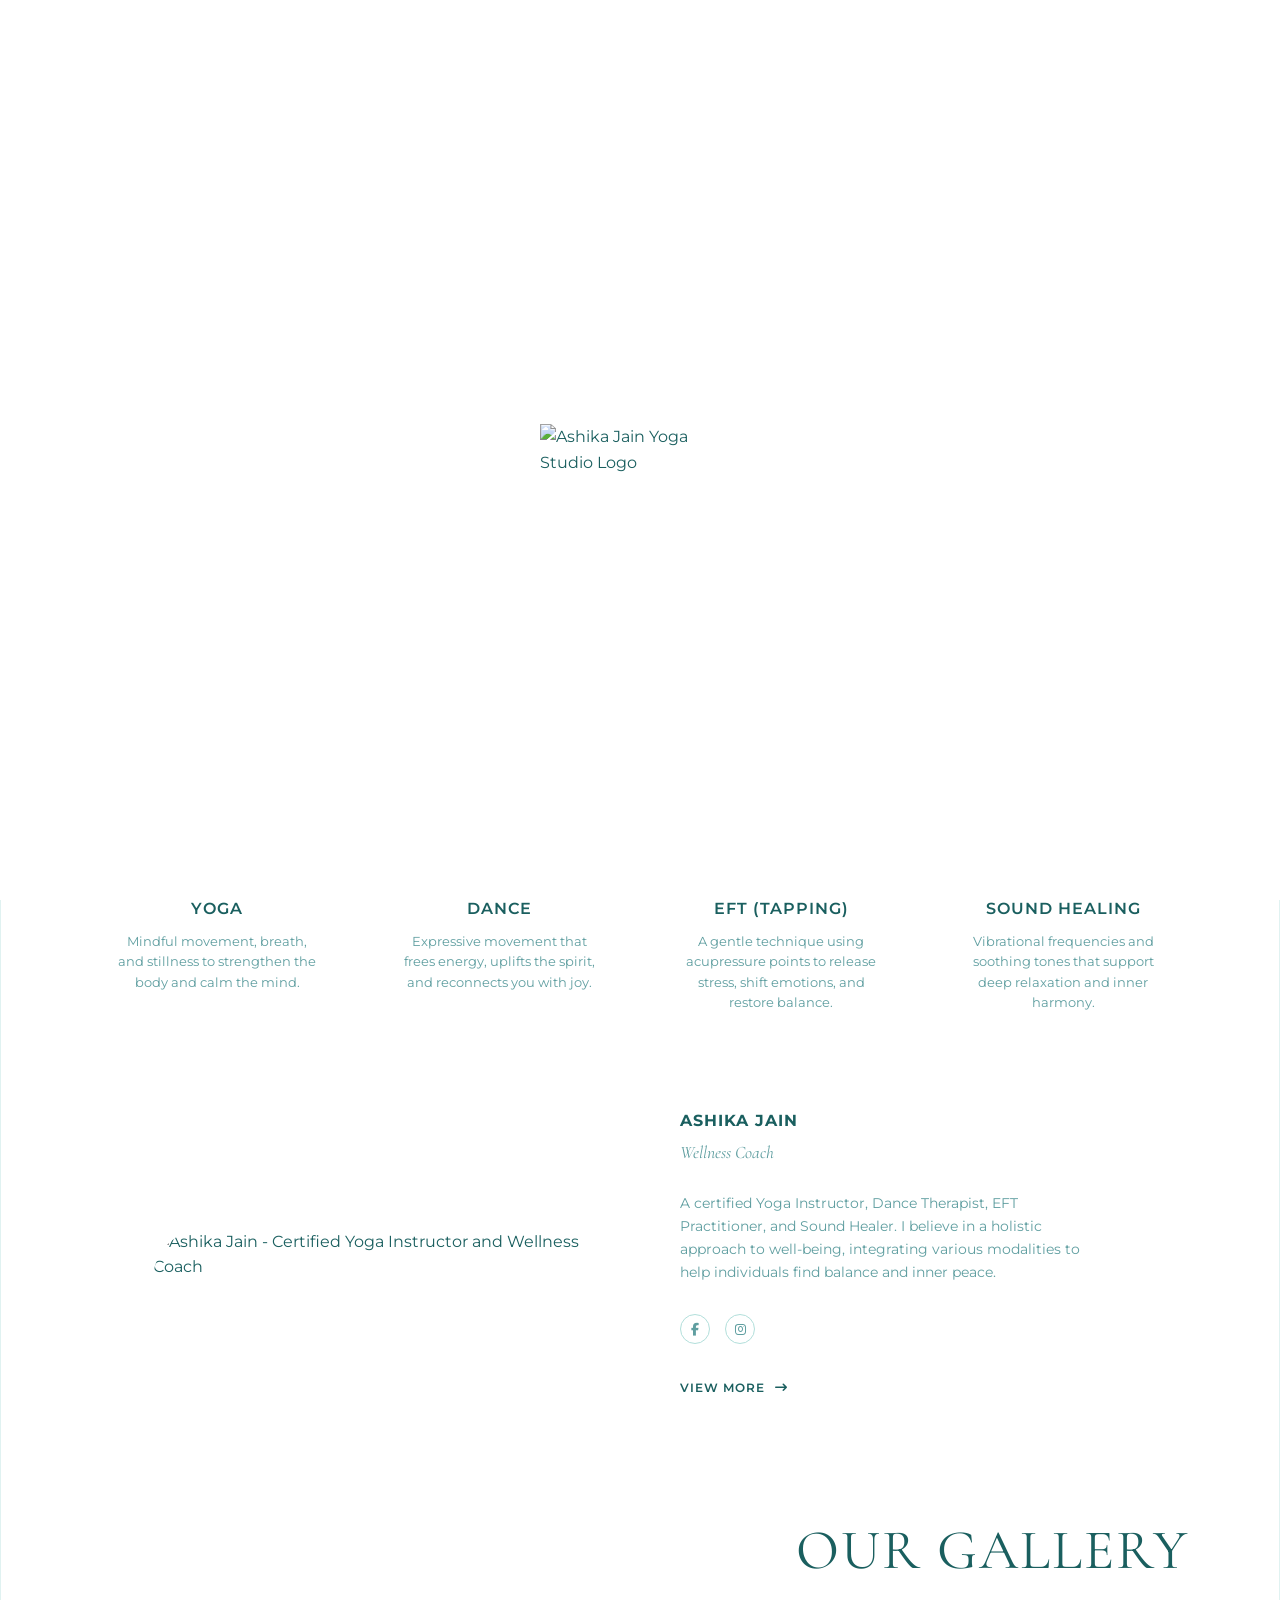
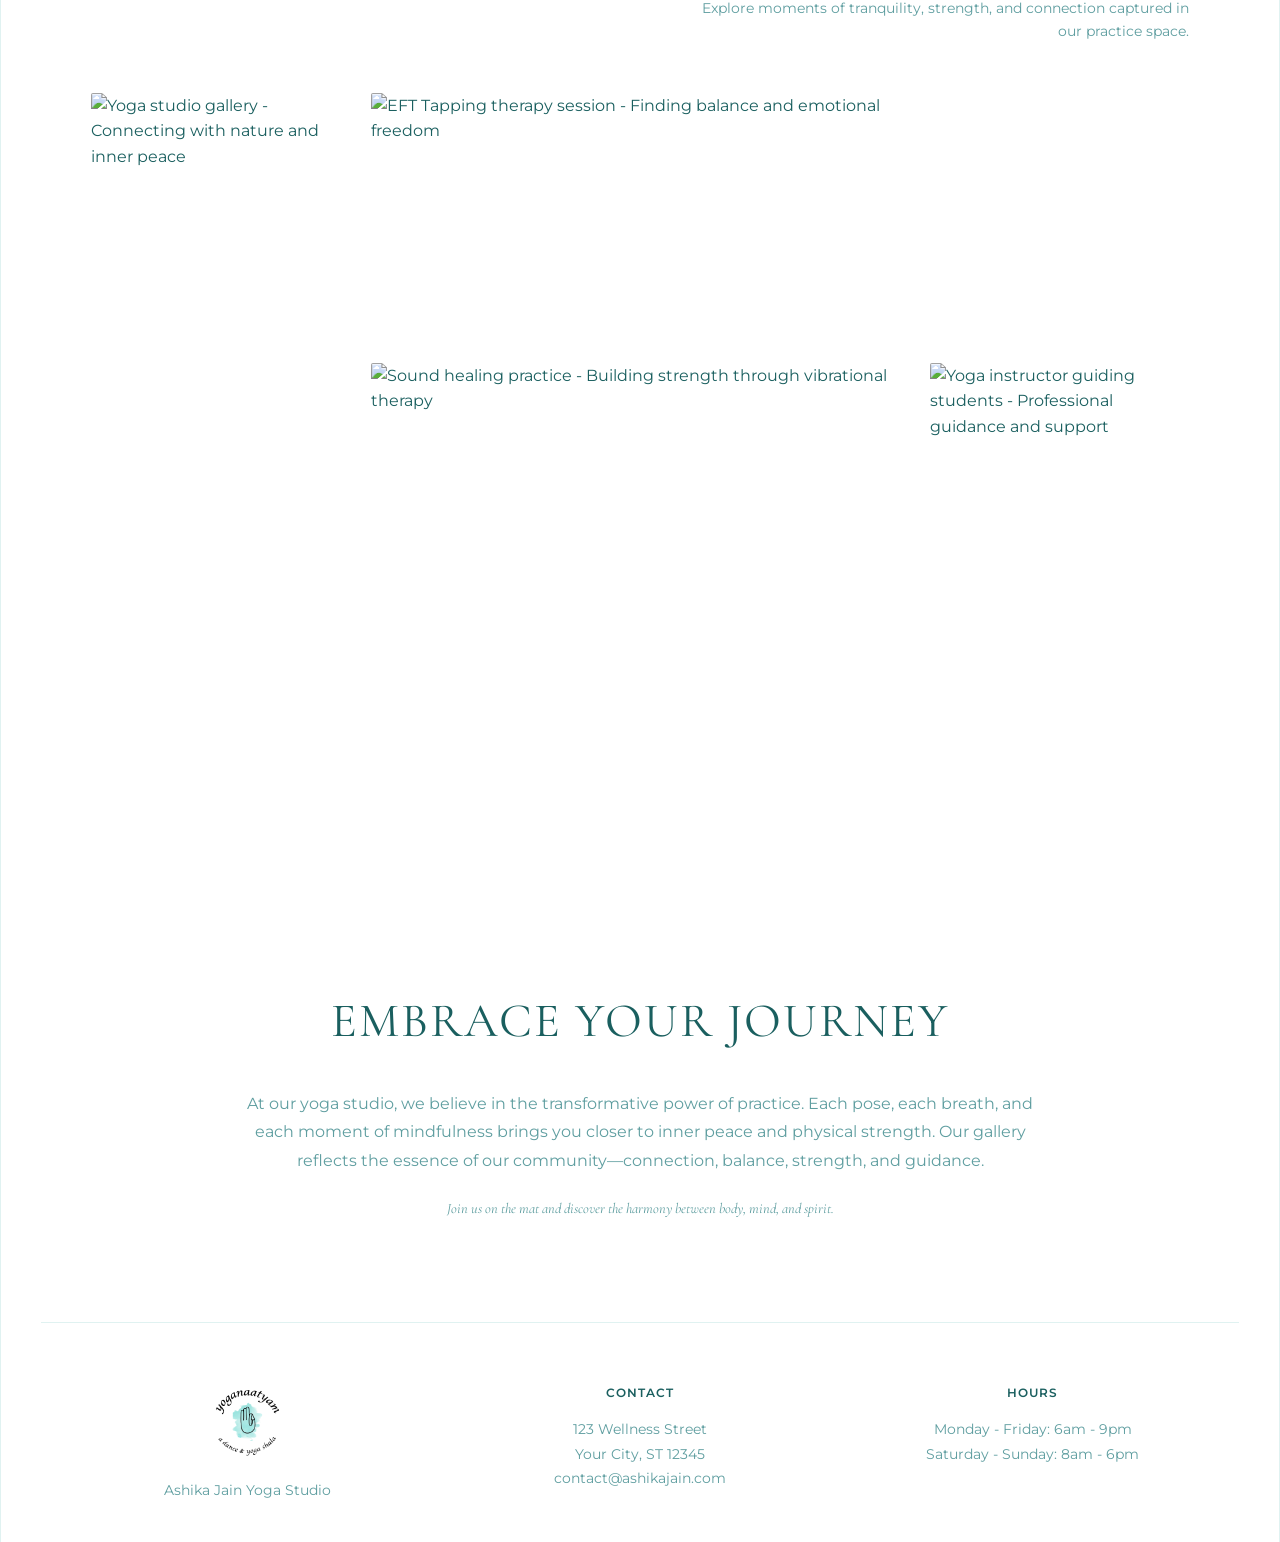
==== commit 1fca2ea7: "cmmit" ====
--- a/index.html
+++ b/index.html
@@ -37,7 +37,7 @@
     <meta name="twitter:image" content="https://www.ashikajain.com/images/ylogo.png">
     
     <!-- Favicon -->
-    <link rel="icon" type="image/png" href="images/teal-logo.png">
+    <link rel="icon" type="image/png" href="images/ylogo.png">
     
     <!-- Preconnect for Performance -->
     <link rel="preconnect" href="https://fonts.googleapis.com">
@@ -169,7 +169,7 @@
     <!-- Preloader -->
     <div class="preloader" id="preloader">
         <div class="preloader-content">
-            <img src="images/teal-logo.png" alt="Ashika Jain Yoga Studio Logo" class="preloader-logo">
+            <img src="images/ylogo.png" alt="Ashika Jain Yoga Studio Logo" class="preloader-logo">
         </div>
     </div>
 
@@ -182,11 +182,9 @@
             <nav role="navigation" aria-label="Main navigation">
                 <ul>
                     <li><a href="index.html" class="active">HOME</a></li>
+                    <li><a href="about.html">ABOUT</a></li>
                     <li><a href="classes.html">CLASSES</a></li>
-                    <li><a href="gallery.html">GALLERY</a></li>
-                    <li><a href="testimonial.html">TESTIMONIALS</a></li>
-                    <li><a href="about.html">ABOUT</a></li>
-                    <!-- <li><a href="blog.html">BLOG</a></li> -->
+                    <li><a href="blog.html">BLOG</a></li>
                     <li><a href="contact.html">CONTACT US</a></li>
                 </ul>
             </nav>
@@ -210,11 +208,9 @@
                 <nav class="mobile-nav">
                     <ul>
                         <li><a href="index.html" class="mobile-nav-link">HOME</a></li>
+                        <li><a href="about.html" class="mobile-nav-link">ABOUT</a></li>
                         <li><a href="classes.html" class="mobile-nav-link">CLASSES</a></li>
-                        <li><a href="gallery.html" class="mobile-nav-link">GALLERY</a></li>
-                        <li><a href="testimonial.html" class="mobile-nav-link">TESTIMONIAL</a></li>
-                        <li><a href="about.html" class="mobile-nav-link">ABOUT</a></li>
-                        <!-- <li><a href="blog.html" class="mobile-nav-link">BLOG</a></li> -->
+                        <li><a href="blog.html" class="mobile-nav-link">BLOG</a></li>
                         <li><a href="contact.html" class="mobile-nav-link">CONTACT US</a></li>
                     </ul>
                 </nav>
@@ -223,6 +219,60 @@
                 </div>
             </div>
         </div>
+
+        <!-- Hero Section -->
+        <section class="hero" role="banner">
+            <div class="hero-content">
+                <div class="hero-text-slider">
+                    <div class="hero-slide active">
+                        <h1>YOGA STUDIO<br><span class="highlight">ASHTANGA</span></h1>
+                        <p class="subtitle">BY ASHIKA JAIN</p>
+                        <p class="category-text">Mindful movement, breath, and stillness</p>
+                    </div>
+                    <div class="hero-slide">
+                        <h1>DANCE<br><span class="highlight">THERAPY</span></h1>
+                        <p class="subtitle">BY ASHIKA JAIN</p>
+                        <p class="category-text">Expressive movement that frees energy</p>
+                    </div>
+                    <div class="hero-slide">
+                        <h1>EFT<br><span class="highlight">TAPPING</span></h1>
+                        <p class="subtitle">BY ASHIKA JAIN</p>
+                        <p class="category-text">Release stress and restore balance</p>
+                    </div>
+                    <div class="hero-slide">
+                        <h1>SOUND<br><span class="highlight">HEALING</span></h1>
+                        <p class="subtitle">BY ASHIKA JAIN</p>
+                        <p class="category-text">Vibrational frequencies for inner harmony</p>
+                    </div>
+                </div>
+
+                <div class="floral-decoration-left">
+                    <img src="floral.png" alt="Decorative floral pattern for yoga studio">
+                </div>
+            </div>
+            <div class="hero-image">
+                <div class="hero-image-slider">
+                    <div class="hero-image-slide active">
+                        <img src="images/yogaf.png" alt="Ashtanga Yoga practice with Ashika Jain - Mindful movement and breathwork">
+                    </div>
+                    <div class="hero-image-slide">
+                        <img src="images/dancef.png" alt="Dance Therapy session - Expressive movement for healing and joy">
+                    </div>
+                    <div class="hero-image-slide">
+                        <img src="images/eftf.png" alt="EFT Tapping therapy - Emotional Freedom Technique for stress relief">
+                    </div>
+                    <div class="hero-image-slide">
+                        <img src="images/soundf.png" alt="Sound Healing session - Vibrational frequencies for inner harmony">
+                    </div>
+                </div>
+                <div class="hero-indicators">
+                    <span class="indicator active" data-slide="0"></span>
+                    <span class="indicator" data-slide="1"></span>
+                    <span class="indicator" data-slide="2"></span>
+                    <span class="indicator" data-slide="3"></span>
+                </div>
+            </div>
+        </section>
 
         <!-- Features Section -->
         <section class="features">
@@ -248,87 +298,8 @@
             </div>
         </section>
 
-        <!-- Hero Section -->
-        <section class="hero" role="banner">
-            <div class="hero-content">
-                <div class="hero-text-slider">
-                    <div class="hero-slide active">
-                        <h1>YOGA STUDIO<br><span class="highlight">ASHTANGA</span></h1>
-                        <p class="category-text">Mindful movement, breath, and stillness</p>
-                        <p class="subtitle">by Ashika Jain</p>
-                        <div class="hero-slide-buttons">
-                            <a href="classes.html" class="hero-btn view-more-btn">VIEW MORE</a>
-                            <a href="gallery.html?filter=yoga" class="hero-btn gallery-btn">GALLERY</a>
-                        </div>
-                    </div>
-                    <div class="hero-slide">
-                        <h1>DANCE<br><span class="highlight">THERAPY</span></h1>
-                        <p class="category-text">Expressive movement that frees energy</p>
-                        <p class="subtitle">by Ashika Jain</p>
-                        <div class="hero-slide-buttons">
-                            <a href="classes.html" class="hero-btn view-more-btn">VIEW MORE</a>
-                            <a href="gallery.html?filter=dance" class="hero-btn gallery-btn">GALLERY</a>
-                        </div>
-                    </div>
-                    <div class="hero-slide">
-                        <h1>EFT<br><span class="highlight">TAPPING</span></h1>
-                        <p class="category-text">Release stress and restore balance</p>
-                        <p class="subtitle">by Ashika Jain</p>
-                        <div class="hero-slide-buttons">
-                            <a href="classes.html" class="hero-btn view-more-btn">VIEW MORE</a>
-                            <a href="gallery.html?filter=eft" class="hero-btn gallery-btn">GALLERY</a>
-                        </div>
-                    </div>
-                    <div class="hero-slide">
-                        <h1>SOUND<br><span class="highlight">HEALING</span></h1>
-                        <p class="category-text">Vibrational frequencies for inner harmony</p>
-                        <p class="subtitle">by Ashika Jain</p>
-                        <div class="hero-slide-buttons">
-                            <a href="classes.html" class="hero-btn view-more-btn">VIEW MORE</a>
-                            <a href="gallery.html?filter=sound" class="hero-btn gallery-btn">GALLERY</a>
-                        </div>
-                    </div>
-                </div>
-
-                <!-- <div class="floral-decoration-left">
-                    <img src="floral.png" alt="Decorative floral pattern for yoga studio">
-                </div> -->
-            </div>
-            <div class="hero-image">
-                <div class="hero-image-slider">
-                    <div class="hero-image-slide active">
-                        <img src="images/yogaf.png" alt="Ashtanga Yoga practice with Ashika Jain - Mindful movement and breathwork">
-                    </div>
-                    <div class="hero-image-slide">
-                        <img src="images/dancef.png" alt="Dance Therapy session - Expressive movement for healing and joy">
-                    </div>
-                    <div class="hero-image-slide">
-                        <img src="images/eftf.png" alt="EFT Tapping therapy - Emotional Freedom Technique for stress relief">
-                    </div>
-                    <div class="hero-image-slide">
-                        <img src="images/soundf.png" alt="Sound Healing session - Vibrational frequencies for inner harmony">
-                    </div>
-                </div>
-                
-                <div class="hero-indicators">
-                    <span class="indicator active" data-slide="0"></span>
-                    <span class="indicator" data-slide="1"></span>
-                    <span class="indicator" data-slide="2"></span>
-                    <span class="indicator" data-slide="3"></span>
-                </div>
-            </div>
-            <div class="hero-navigation">
-                    <button class="nav-btn prev-btn" id="prev-slide" aria-label="Previous slide">
-                        <i class="fa-solid fa-chevron-left"></i>
-                    </button>
-                    <button class="nav-btn next-btn" id="next-slide" aria-label="Next slide">
-                        <i class="fa-solid fa-chevron-right"></i>
-                    </button>
-                </div>
-        </section>
-
         <!-- Instructor Section -->
-        <!-- <section class="instructor">
+        <section class="instructor">
             <div class="instructor-image-wrapper">
                 <img src="images/yogaf.png" alt="Ashika Jain - Certified Yoga Instructor and Wellness Coach" class="instructor-img">
             </div>
@@ -341,7 +312,7 @@
 
                 <div class="socials">
                     <a href="https://www.facebook.com/ashikajain.yn/"><i class="fa-brands fa-facebook-f"></i></a>
-                    <a href="#"><i class="fa-brands fa-twitter"></i></a>
+                    <!-- <a href="#"><i class="fa-brands fa-twitter"></i></a> -->
                     <a href="https://www.instagram.com/ashikajain.yn/"><i class="fa-brands fa-instagram"></i></a>
                 </div>
 
@@ -350,18 +321,18 @@
             <div class="floral-decoration-right">
                 <img src="floral.png" alt="Decorative floral pattern for yoga studio">
             </div>
-        </section> -->
+        </section>
 
         <!-- Gallery Heading Section -->
-        <!-- <section class="gallery-intro">
+        <section class="gallery-intro">
             <div class="gallery-intro-content">
                 <h2 class="gallery-intro-heading">OUR GALLERY</h2>
                 <p class="gallery-intro-text">Explore moments of tranquility, strength, and connection captured in our practice space.</p>
             </div>
-        </section> -->
+        </section>
 
         <!-- Gallery/Bottom Section -->
-        <!-- <section class="gallery-grid">
+        <section class="gallery-grid">
             <div class="gallery-item nature-texture">
                 <img src="images/gallery/g2.png" alt="Yoga studio gallery - Connecting with nature and inner peace">
                 <div class="overlay">
@@ -386,7 +357,7 @@
                     <span>GUIDANCE</span>
                 </div>
             </div>
-        </section> -->
+        </section>
 
         <!-- Gallery Bottom Content Section -->
         <section class="gallery-content">
@@ -466,85 +437,57 @@
             }
         });
 
-        // Hero Carousel Manual Navigation
-        let currentSlide = 0;
-        const totalSlides = 4;
-
+        // Hero Carousel Auto-Change (simple, consistent loop)
+        const slideInterval = 4000; // 4 seconds per slide
         const heroTextSlides = document.querySelectorAll('.hero-slide');
         const heroImageSlides = document.querySelectorAll('.hero-image-slide');
         const indicators = document.querySelectorAll('.indicator');
-        const prevBtn = document.getElementById('prev-slide');
-        const nextBtn = document.getElementById('next-slide');
-        const featureItems = document.querySelectorAll('.feature-item');
-
-        function showSlide(index) {
-            // Remove active class from all slides
-            heroTextSlides.forEach(slide => slide.classList.remove('active'));
-            heroImageSlides.forEach(slide => slide.classList.remove('active'));
-            indicators.forEach(indicator => indicator.classList.remove('active'));
-            
-            // Remove active class from all feature items
-            featureItems.forEach(item => item.classList.remove('active'));
-
-            // Add active class to current slide (synchronized)
-            heroTextSlides[index].classList.add('active');
-            heroImageSlides[index].classList.add('active');
-            indicators[index].classList.add('active');
-            
-            // Add active class to corresponding feature item
-            featureItems[index].classList.add('active');
+        const totalSlides = Math.min(heroTextSlides.length, heroImageSlides.length, indicators.length);
+
+        if (totalSlides > 0) {
+            let currentSlide = 0;
+            let slideTimer = null;
+
+            const showSlide = (index) => {
+                heroTextSlides.forEach(slide => slide.classList.remove('active'));
+                heroImageSlides.forEach(slide => slide.classList.remove('active'));
+                indicators.forEach(indicator => indicator.classList.remove('active'));
+
+                heroTextSlides[index].classList.add('active');
+                heroImageSlides[index].classList.add('active');
+                indicators[index].classList.add('active');
+            };
+
+            const nextSlide = () => {
+                currentSlide = (currentSlide + 1) % totalSlides;
+                showSlide(currentSlide);
+            };
+
+            const restartTimer = () => {
+                clearInterval(slideTimer);
+                slideTimer = setInterval(nextSlide, slideInterval);
+            };
+
+            // Start carousel
+            showSlide(0);
+            restartTimer();
+
+            // Indicator click handlers
+            indicators.forEach((indicator, index) => {
+                indicator.addEventListener('click', () => {
+                    currentSlide = index;
+                    showSlide(currentSlide);
+                    restartTimer();
+                });
+            });
+
+            // Pause on hover
+            const heroSection = document.querySelector('.hero');
+            if (heroSection) {
+                heroSection.addEventListener('mouseenter', () => clearInterval(slideTimer));
+                heroSection.addEventListener('mouseleave', restartTimer);
+            }
         }
-
-        function nextSlide() {
-            currentSlide = (currentSlide + 1) % totalSlides;
-            showSlide(currentSlide);
-        }
-
-        function prevSlide() {
-            currentSlide = (currentSlide - 1 + totalSlides) % totalSlides;
-            showSlide(currentSlide);
-        }
-
-        // Initialize first slide
-        showSlide(0);
-
-        // Previous/Next button handlers
-        if (prevBtn) {
-            prevBtn.addEventListener('click', prevSlide);
-        }
-
-        if (nextBtn) {
-            nextBtn.addEventListener('click', nextSlide);
-        }
-
-        // Indicator click handlers
-        indicators.forEach((indicator, index) => {
-            indicator.addEventListener('click', () => {
-                currentSlide = index;
-                showSlide(currentSlide);
-            });
-        });
-
-        // Feature items click handlers to navigate to corresponding slides
-        // Map: YOGA -> 0, DANCE -> 1, EFT -> 2, SOUND HEALING -> 3
-        const featureSlideMap = {
-            'YOGA': 0,
-            'DANCE': 1,
-            'EFT (TAPPING)': 2,
-            'SOUND HEALING': 3
-        };
-
-        featureItems.forEach((featureItem, index) => {
-            featureItem.addEventListener('click', () => {
-                const featureTitle = featureItem.querySelector('h3').textContent.trim();
-                const slideIndex = featureSlideMap[featureTitle];
-                
-                if (slideIndex !== undefined) {
-                    currentSlide = slideIndex;
-                    showSlide(currentSlide);
-                }
-            });
-        });
 
         // Preloader - Show for 3 seconds
         const preloader = document.getElementById('preloader');
@@ -561,7 +504,7 @@
                     preloader.style.display = 'none';
                 }, 500);
             }
-        }, 2000);
+        }, 3000);
     </script>
 
 </body>
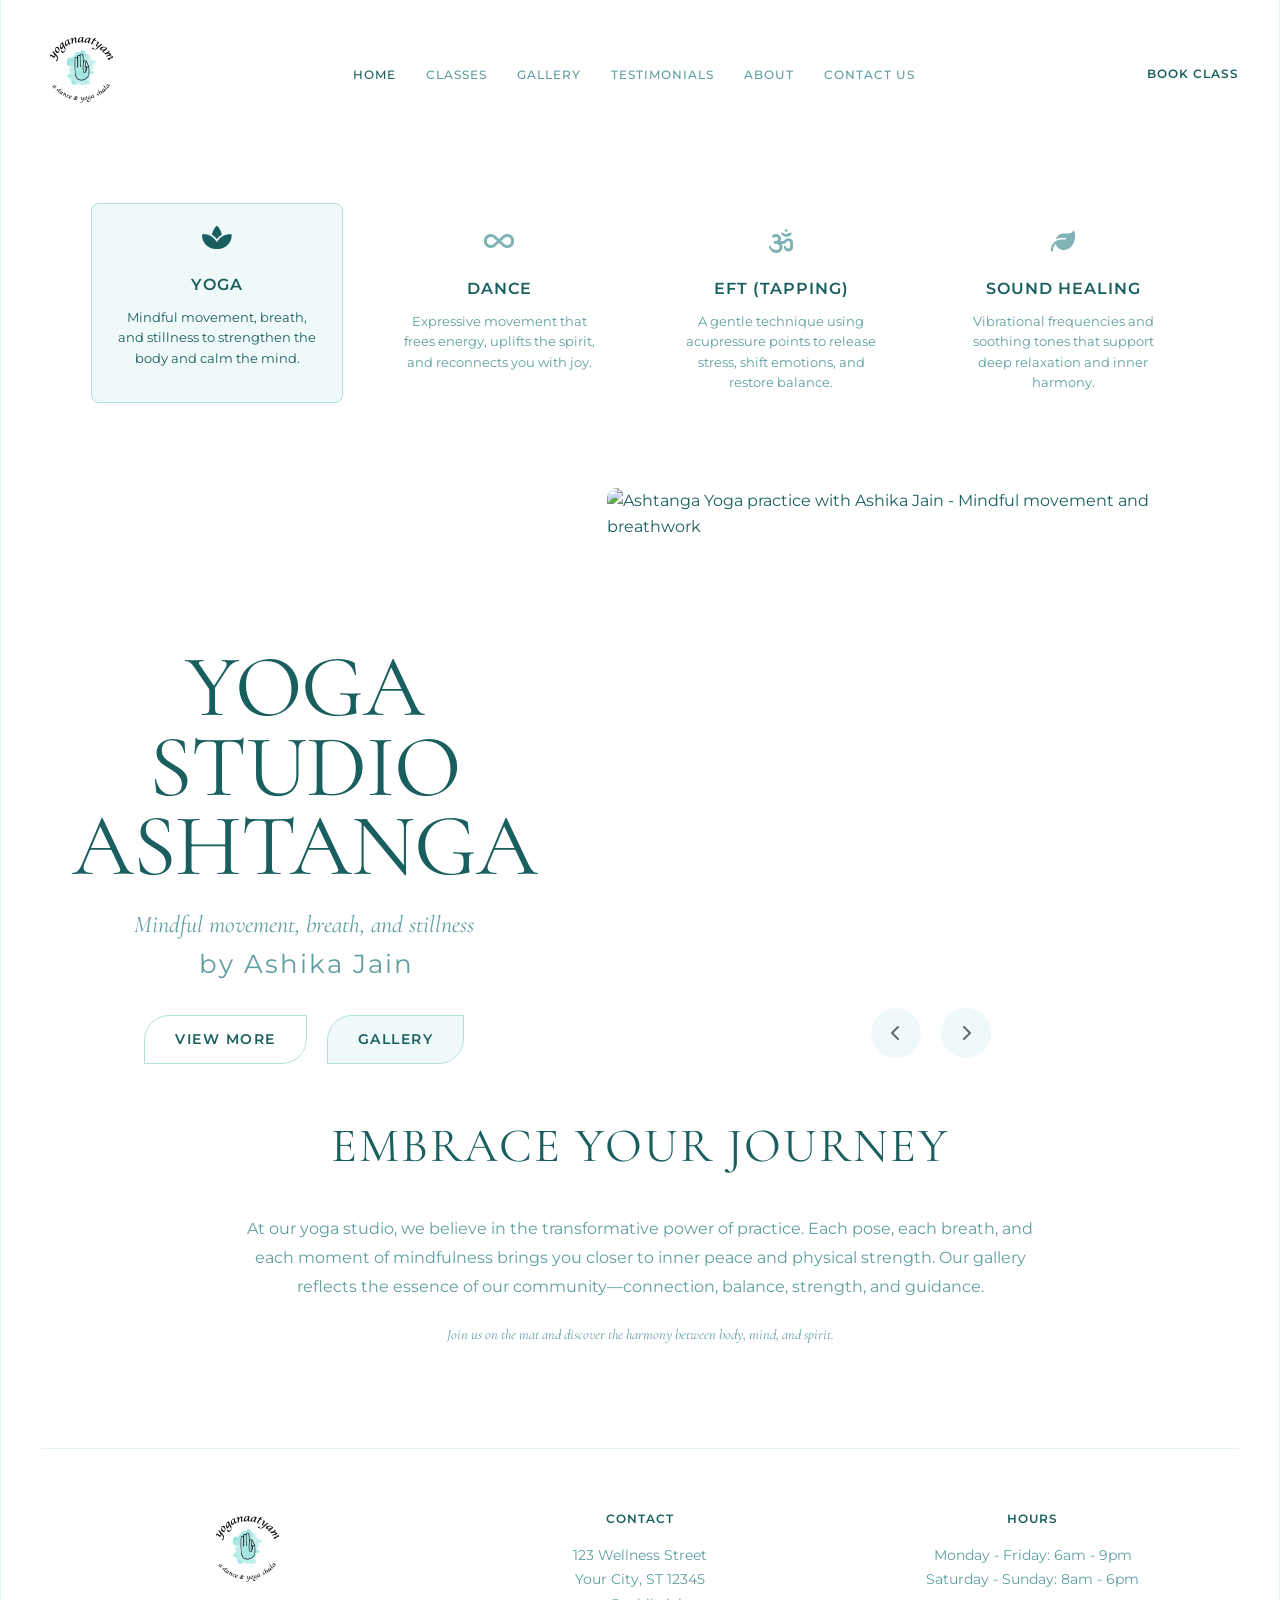
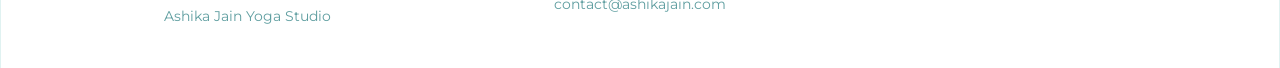
==== commit 3022229e: "Merge branch 'main' of https://github.com/hemantsaininits/yoga-wali into indrajit" ====
--- a/index.html
+++ b/index.html
@@ -37,7 +37,7 @@
     <meta name="twitter:image" content="https://www.ashikajain.com/images/ylogo.png">
     
     <!-- Favicon -->
-    <link rel="icon" type="image/png" href="images/ylogo.png">
+    <link rel="icon" type="image/png" href="images/teal-logo.png">
     
     <!-- Preconnect for Performance -->
     <link rel="preconnect" href="https://fonts.googleapis.com">
@@ -169,7 +169,7 @@
     <!-- Preloader -->
     <div class="preloader" id="preloader">
         <div class="preloader-content">
-            <img src="images/ylogo.png" alt="Ashika Jain Yoga Studio Logo" class="preloader-logo">
+            <img src="images/teal-logo.png" alt="Ashika Jain Yoga Studio Logo" class="preloader-logo">
         </div>
     </div>
 
@@ -182,9 +182,11 @@
             <nav role="navigation" aria-label="Main navigation">
                 <ul>
                     <li><a href="index.html" class="active">HOME</a></li>
+                    <li><a href="classes.html">CLASSES</a></li>
+                    <li><a href="gallery.html">GALLERY</a></li>
+                    <li><a href="testimonial.html">TESTIMONIALS</a></li>
                     <li><a href="about.html">ABOUT</a></li>
-                    <li><a href="classes.html">CLASSES</a></li>
-                    <li><a href="blog.html">BLOG</a></li>
+                    <!-- <li><a href="blog.html">BLOG</a></li> -->
                     <li><a href="contact.html">CONTACT US</a></li>
                 </ul>
             </nav>
@@ -208,9 +210,11 @@
                 <nav class="mobile-nav">
                     <ul>
                         <li><a href="index.html" class="mobile-nav-link">HOME</a></li>
+                        <li><a href="classes.html" class="mobile-nav-link">CLASSES</a></li>
+                        <li><a href="gallery.html" class="mobile-nav-link">GALLERY</a></li>
+                        <li><a href="testimonial.html" class="mobile-nav-link">TESTIMONIAL</a></li>
                         <li><a href="about.html" class="mobile-nav-link">ABOUT</a></li>
-                        <li><a href="classes.html" class="mobile-nav-link">CLASSES</a></li>
-                        <li><a href="blog.html" class="mobile-nav-link">BLOG</a></li>
+                        <!-- <li><a href="blog.html" class="mobile-nav-link">BLOG</a></li> -->
                         <li><a href="contact.html" class="mobile-nav-link">CONTACT US</a></li>
                     </ul>
                 </nav>
@@ -219,6 +223,30 @@
                 </div>
             </div>
         </div>
+
+        <!-- Features Section -->
+        <section class="features">
+            <div class="feature-item">
+                <div class="icon"><i class="fa-solid fa-spa"></i></div>
+                <h3>YOGA</h3>
+                <p>Mindful movement, breath, and stillness to strengthen the body and calm the mind.</p>
+            </div>
+            <div class="feature-item">
+                <div class="icon"><i class="fa-solid fa-infinity"></i></div>
+                <h3>DANCE</h3>
+                <p>Expressive movement that frees energy, uplifts the spirit, and reconnects you with joy.</p>
+            </div>
+            <div class="feature-item">
+                <div class="icon"><i class="fa-solid fa-om"></i></div>
+                <h3>EFT (TAPPING)</h3>
+                <p>A gentle technique using acupressure points to release stress, shift emotions, and restore balance.</p>
+            </div>
+            <div class="feature-item">
+                <div class="icon"><i class="fa-solid fa-leaf"></i></div>
+                <h3>SOUND HEALING</h3>
+                <p>Vibrational frequencies and soothing tones that support deep relaxation and inner harmony.</p>
+            </div>
+        </section>
 
         <!-- Hero Section -->
         <section class="hero" role="banner">
@@ -226,29 +254,45 @@
                 <div class="hero-text-slider">
                     <div class="hero-slide active">
                         <h1>YOGA STUDIO<br><span class="highlight">ASHTANGA</span></h1>
-                        <p class="subtitle">BY ASHIKA JAIN</p>
                         <p class="category-text">Mindful movement, breath, and stillness</p>
+                        <p class="subtitle">by Ashika Jain</p>
+                        <div class="hero-slide-buttons">
+                            <a href="classes.html" class="hero-btn view-more-btn">VIEW MORE</a>
+                            <a href="gallery.html?filter=yoga" class="hero-btn gallery-btn">GALLERY</a>
+                        </div>
                     </div>
                     <div class="hero-slide">
                         <h1>DANCE<br><span class="highlight">THERAPY</span></h1>
-                        <p class="subtitle">BY ASHIKA JAIN</p>
                         <p class="category-text">Expressive movement that frees energy</p>
+                        <p class="subtitle">by Ashika Jain</p>
+                        <div class="hero-slide-buttons">
+                            <a href="classes.html" class="hero-btn view-more-btn">VIEW MORE</a>
+                            <a href="gallery.html?filter=dance" class="hero-btn gallery-btn">GALLERY</a>
+                        </div>
                     </div>
                     <div class="hero-slide">
                         <h1>EFT<br><span class="highlight">TAPPING</span></h1>
-                        <p class="subtitle">BY ASHIKA JAIN</p>
                         <p class="category-text">Release stress and restore balance</p>
+                        <p class="subtitle">by Ashika Jain</p>
+                        <div class="hero-slide-buttons">
+                            <a href="classes.html" class="hero-btn view-more-btn">VIEW MORE</a>
+                            <a href="gallery.html?filter=eft" class="hero-btn gallery-btn">GALLERY</a>
+                        </div>
                     </div>
                     <div class="hero-slide">
                         <h1>SOUND<br><span class="highlight">HEALING</span></h1>
-                        <p class="subtitle">BY ASHIKA JAIN</p>
                         <p class="category-text">Vibrational frequencies for inner harmony</p>
-                    </div>
-                </div>
-
-                <div class="floral-decoration-left">
+                        <p class="subtitle">by Ashika Jain</p>
+                        <div class="hero-slide-buttons">
+                            <a href="classes.html" class="hero-btn view-more-btn">VIEW MORE</a>
+                            <a href="gallery.html?filter=sound" class="hero-btn gallery-btn">GALLERY</a>
+                        </div>
+                    </div>
+                </div>
+
+                <!-- <div class="floral-decoration-left">
                     <img src="floral.png" alt="Decorative floral pattern for yoga studio">
-                </div>
+                </div> -->
             </div>
             <div class="hero-image">
                 <div class="hero-image-slider">
@@ -265,6 +309,7 @@
                         <img src="images/soundf.png" alt="Sound Healing session - Vibrational frequencies for inner harmony">
                     </div>
                 </div>
+                
                 <div class="hero-indicators">
                     <span class="indicator active" data-slide="0"></span>
                     <span class="indicator" data-slide="1"></span>
@@ -272,34 +317,18 @@
                     <span class="indicator" data-slide="3"></span>
                 </div>
             </div>
+            <div class="hero-navigation">
+                    <button class="nav-btn prev-btn" id="prev-slide" aria-label="Previous slide">
+                        <i class="fa-solid fa-chevron-left"></i>
+                    </button>
+                    <button class="nav-btn next-btn" id="next-slide" aria-label="Next slide">
+                        <i class="fa-solid fa-chevron-right"></i>
+                    </button>
+                </div>
         </section>
 
-        <!-- Features Section -->
-        <section class="features">
-            <div class="feature-item">
-                <div class="icon"><i class="fa-solid fa-spa"></i></div>
-                <h3>YOGA</h3>
-                <p>Mindful movement, breath, and stillness to strengthen the body and calm the mind.</p>
-            </div>
-            <div class="feature-item">
-                <div class="icon"><i class="fa-solid fa-infinity"></i></div>
-                <h3>DANCE</h3>
-                <p>Expressive movement that frees energy, uplifts the spirit, and reconnects you with joy.</p>
-            </div>
-            <div class="feature-item">
-                <div class="icon"><i class="fa-solid fa-om"></i></div>
-                <h3>EFT (TAPPING)</h3>
-                <p>A gentle technique using acupressure points to release stress, shift emotions, and restore balance.</p>
-            </div>
-            <div class="feature-item">
-                <div class="icon"><i class="fa-solid fa-leaf"></i></div>
-                <h3>SOUND HEALING</h3>
-                <p>Vibrational frequencies and soothing tones that support deep relaxation and inner harmony.</p>
-            </div>
-        </section>
-
         <!-- Instructor Section -->
-        <section class="instructor">
+        <!-- <section class="instructor">
             <div class="instructor-image-wrapper">
                 <img src="images/yogaf.png" alt="Ashika Jain - Certified Yoga Instructor and Wellness Coach" class="instructor-img">
             </div>
@@ -312,7 +341,7 @@
 
                 <div class="socials">
                     <a href="https://www.facebook.com/ashikajain.yn/"><i class="fa-brands fa-facebook-f"></i></a>
-                    <!-- <a href="#"><i class="fa-brands fa-twitter"></i></a> -->
+                    <a href="#"><i class="fa-brands fa-twitter"></i></a>
                     <a href="https://www.instagram.com/ashikajain.yn/"><i class="fa-brands fa-instagram"></i></a>
                 </div>
 
@@ -321,18 +350,18 @@
             <div class="floral-decoration-right">
                 <img src="floral.png" alt="Decorative floral pattern for yoga studio">
             </div>
-        </section>
+        </section> -->
 
         <!-- Gallery Heading Section -->
-        <section class="gallery-intro">
+        <!-- <section class="gallery-intro">
             <div class="gallery-intro-content">
                 <h2 class="gallery-intro-heading">OUR GALLERY</h2>
                 <p class="gallery-intro-text">Explore moments of tranquility, strength, and connection captured in our practice space.</p>
             </div>
-        </section>
+        </section> -->
 
         <!-- Gallery/Bottom Section -->
-        <section class="gallery-grid">
+        <!-- <section class="gallery-grid">
             <div class="gallery-item nature-texture">
                 <img src="images/gallery/g2.png" alt="Yoga studio gallery - Connecting with nature and inner peace">
                 <div class="overlay">
@@ -357,7 +386,7 @@
                     <span>GUIDANCE</span>
                 </div>
             </div>
-        </section>
+        </section> -->
 
         <!-- Gallery Bottom Content Section -->
         <section class="gallery-content">
@@ -437,57 +466,85 @@
             }
         });
 
-        // Hero Carousel Auto-Change (simple, consistent loop)
-        const slideInterval = 4000; // 4 seconds per slide
+        // Hero Carousel Manual Navigation
+        let currentSlide = 0;
+        const totalSlides = 4;
+
         const heroTextSlides = document.querySelectorAll('.hero-slide');
         const heroImageSlides = document.querySelectorAll('.hero-image-slide');
         const indicators = document.querySelectorAll('.indicator');
-        const totalSlides = Math.min(heroTextSlides.length, heroImageSlides.length, indicators.length);
-
-        if (totalSlides > 0) {
-            let currentSlide = 0;
-            let slideTimer = null;
-
-            const showSlide = (index) => {
-                heroTextSlides.forEach(slide => slide.classList.remove('active'));
-                heroImageSlides.forEach(slide => slide.classList.remove('active'));
-                indicators.forEach(indicator => indicator.classList.remove('active'));
-
-                heroTextSlides[index].classList.add('active');
-                heroImageSlides[index].classList.add('active');
-                indicators[index].classList.add('active');
-            };
-
-            const nextSlide = () => {
-                currentSlide = (currentSlide + 1) % totalSlides;
+        const prevBtn = document.getElementById('prev-slide');
+        const nextBtn = document.getElementById('next-slide');
+        const featureItems = document.querySelectorAll('.feature-item');
+
+        function showSlide(index) {
+            // Remove active class from all slides
+            heroTextSlides.forEach(slide => slide.classList.remove('active'));
+            heroImageSlides.forEach(slide => slide.classList.remove('active'));
+            indicators.forEach(indicator => indicator.classList.remove('active'));
+            
+            // Remove active class from all feature items
+            featureItems.forEach(item => item.classList.remove('active'));
+
+            // Add active class to current slide (synchronized)
+            heroTextSlides[index].classList.add('active');
+            heroImageSlides[index].classList.add('active');
+            indicators[index].classList.add('active');
+            
+            // Add active class to corresponding feature item
+            featureItems[index].classList.add('active');
+        }
+
+        function nextSlide() {
+            currentSlide = (currentSlide + 1) % totalSlides;
+            showSlide(currentSlide);
+        }
+
+        function prevSlide() {
+            currentSlide = (currentSlide - 1 + totalSlides) % totalSlides;
+            showSlide(currentSlide);
+        }
+
+        // Initialize first slide
+        showSlide(0);
+
+        // Previous/Next button handlers
+        if (prevBtn) {
+            prevBtn.addEventListener('click', prevSlide);
+        }
+
+        if (nextBtn) {
+            nextBtn.addEventListener('click', nextSlide);
+        }
+
+        // Indicator click handlers
+        indicators.forEach((indicator, index) => {
+            indicator.addEventListener('click', () => {
+                currentSlide = index;
                 showSlide(currentSlide);
-            };
-
-            const restartTimer = () => {
-                clearInterval(slideTimer);
-                slideTimer = setInterval(nextSlide, slideInterval);
-            };
-
-            // Start carousel
-            showSlide(0);
-            restartTimer();
-
-            // Indicator click handlers
-            indicators.forEach((indicator, index) => {
-                indicator.addEventListener('click', () => {
-                    currentSlide = index;
+            });
+        });
+
+        // Feature items click handlers to navigate to corresponding slides
+        // Map: YOGA -> 0, DANCE -> 1, EFT -> 2, SOUND HEALING -> 3
+        const featureSlideMap = {
+            'YOGA': 0,
+            'DANCE': 1,
+            'EFT (TAPPING)': 2,
+            'SOUND HEALING': 3
+        };
+
+        featureItems.forEach((featureItem, index) => {
+            featureItem.addEventListener('click', () => {
+                const featureTitle = featureItem.querySelector('h3').textContent.trim();
+                const slideIndex = featureSlideMap[featureTitle];
+                
+                if (slideIndex !== undefined) {
+                    currentSlide = slideIndex;
                     showSlide(currentSlide);
-                    restartTimer();
-                });
+                }
             });
-
-            // Pause on hover
-            const heroSection = document.querySelector('.hero');
-            if (heroSection) {
-                heroSection.addEventListener('mouseenter', () => clearInterval(slideTimer));
-                heroSection.addEventListener('mouseleave', restartTimer);
-            }
-        }
+        });
 
         // Preloader - Show for 3 seconds
         const preloader = document.getElementById('preloader');
@@ -504,7 +561,7 @@
                     preloader.style.display = 'none';
                 }, 500);
             }
-        }, 3000);
+        }, 2000);
     </script>
 
 </body>
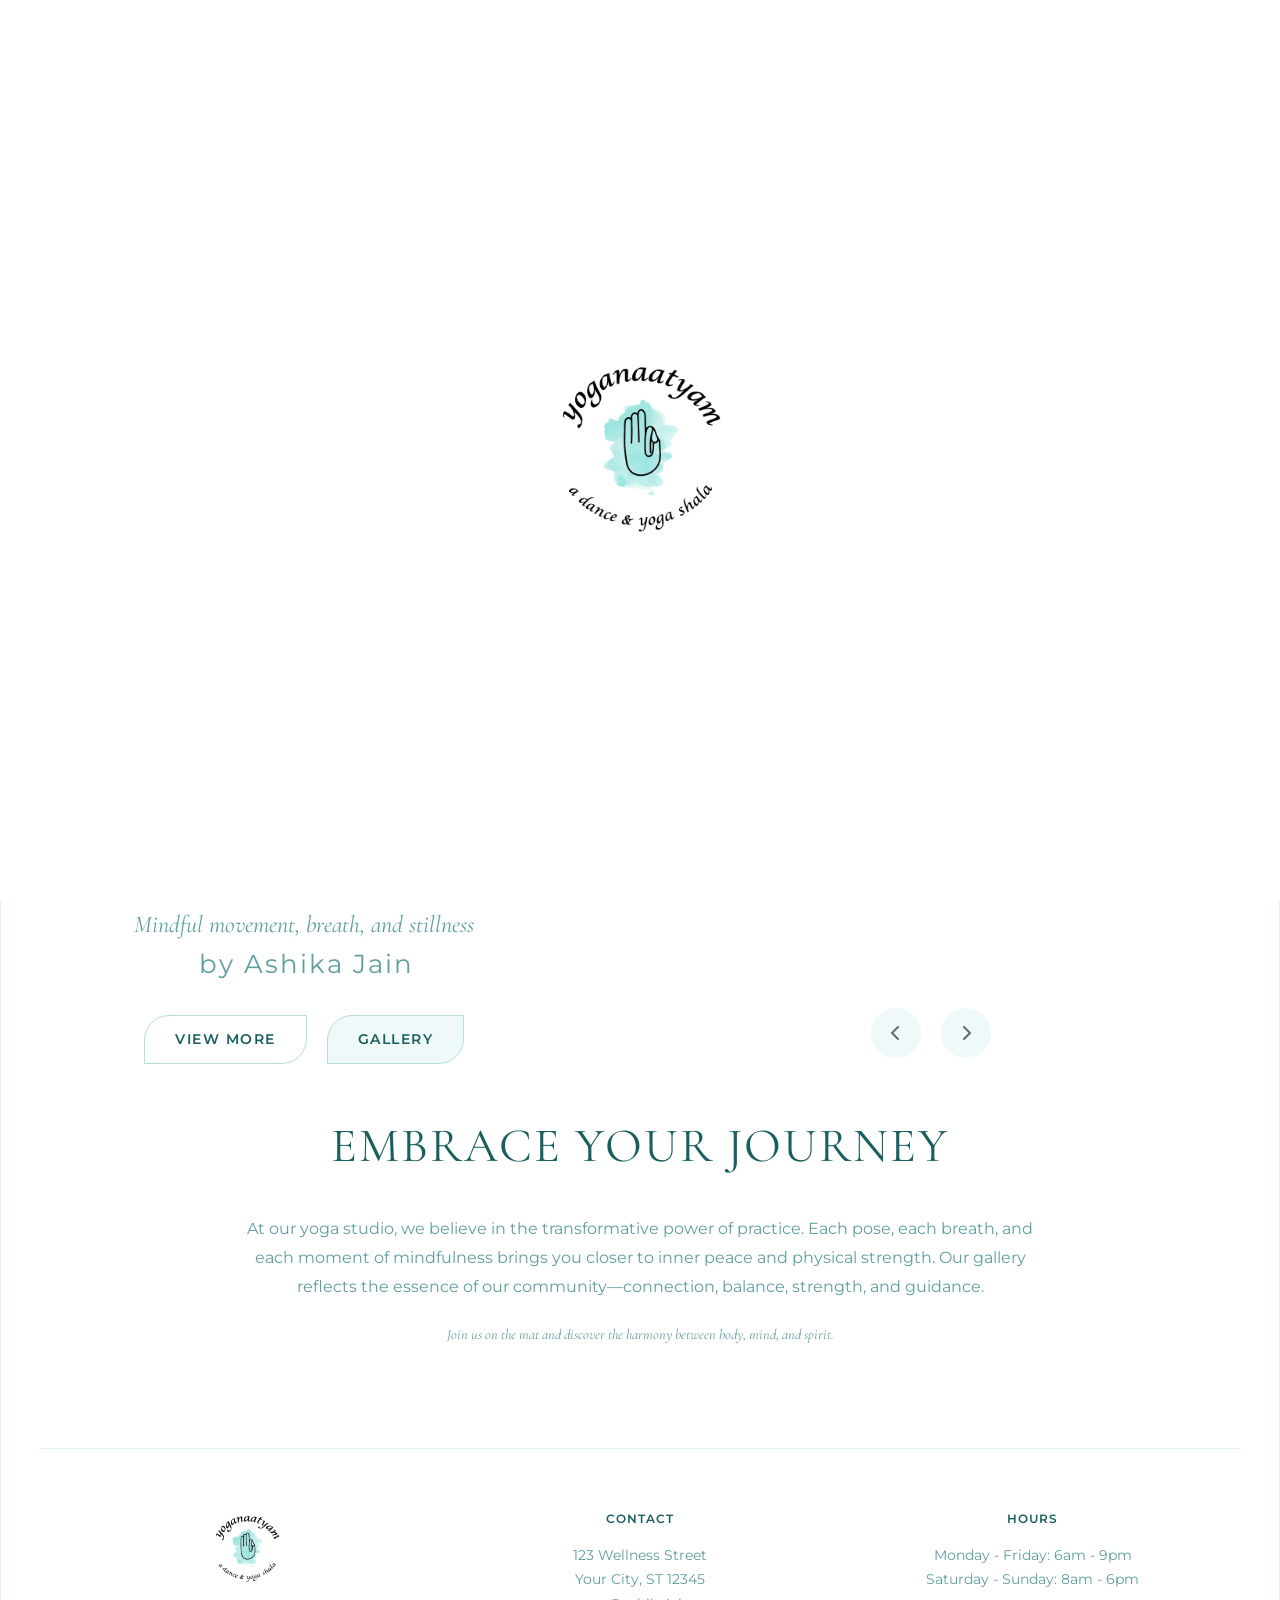
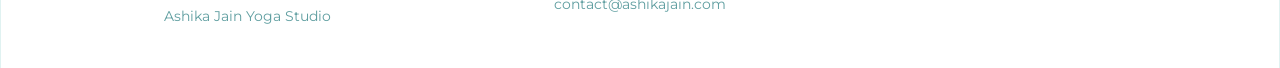
==== commit f4f5ee49: "fixed preloader" ====
--- a/index.html
+++ b/index.html
@@ -257,7 +257,7 @@
                         <p class="category-text">Mindful movement, breath, and stillness</p>
                         <p class="subtitle">by Ashika Jain</p>
                         <div class="hero-slide-buttons">
-                            <a href="classes.html" class="hero-btn view-more-btn">VIEW MORE</a>
+                            <a href="./pages/yoga.html" class="hero-btn view-more-btn">VIEW MORE</a>
                             <a href="gallery.html?filter=yoga" class="hero-btn gallery-btn">GALLERY</a>
                         </div>
                     </div>
@@ -266,7 +266,7 @@
                         <p class="category-text">Expressive movement that frees energy</p>
                         <p class="subtitle">by Ashika Jain</p>
                         <div class="hero-slide-buttons">
-                            <a href="classes.html" class="hero-btn view-more-btn">VIEW MORE</a>
+                            <a href="./pages/dance.html" class="hero-btn view-more-btn">VIEW MORE</a>
                             <a href="gallery.html?filter=dance" class="hero-btn gallery-btn">GALLERY</a>
                         </div>
                     </div>
@@ -275,7 +275,7 @@
                         <p class="category-text">Release stress and restore balance</p>
                         <p class="subtitle">by Ashika Jain</p>
                         <div class="hero-slide-buttons">
-                            <a href="classes.html" class="hero-btn view-more-btn">VIEW MORE</a>
+                            <a href="./pages/eft.html" class="hero-btn view-more-btn">VIEW MORE</a>
                             <a href="gallery.html?filter=eft" class="hero-btn gallery-btn">GALLERY</a>
                         </div>
                     </div>
@@ -284,7 +284,7 @@
                         <p class="category-text">Vibrational frequencies for inner harmony</p>
                         <p class="subtitle">by Ashika Jain</p>
                         <div class="hero-slide-buttons">
-                            <a href="classes.html" class="hero-btn view-more-btn">VIEW MORE</a>
+                            <a href="./pages/sound.html" class="hero-btn view-more-btn">VIEW MORE</a>
                             <a href="gallery.html?filter=sound" class="hero-btn gallery-btn">GALLERY</a>
                         </div>
                     </div>
@@ -547,21 +547,34 @@
         });
 
         // Preloader - Show for 3 seconds
+         window.addEventListener('load', () => {
         const preloader = document.getElementById('preloader');
-        
-        // Add preloader-active class to body on page load
+        const body = document.body;
+
+        // If preloader already shown in this session, skip it
+        if (sessionStorage.getItem('preloaderShown')) {
+            if (preloader) preloader.style.display = 'none';
+            body.classList.remove('preloader-active');
+            return;
+        }
+
+        // First visit → show preloader
         body.classList.add('preloader-active');
-        
-        // Hide preloader after 3 seconds
+
         setTimeout(() => {
             if (preloader) {
                 preloader.style.opacity = '0';
-                body.classList.remove('preloader-active');
+
                 setTimeout(() => {
                     preloader.style.display = 'none';
+                    body.classList.remove('preloader-active');
+
+                    // Mark preloader as shown
+                    sessionStorage.setItem('preloaderShown', 'true');
                 }, 500);
             }
-        }, 2000);
+        }, 1800); // smooth, premium timing
+    });
     </script>
 
 </body>
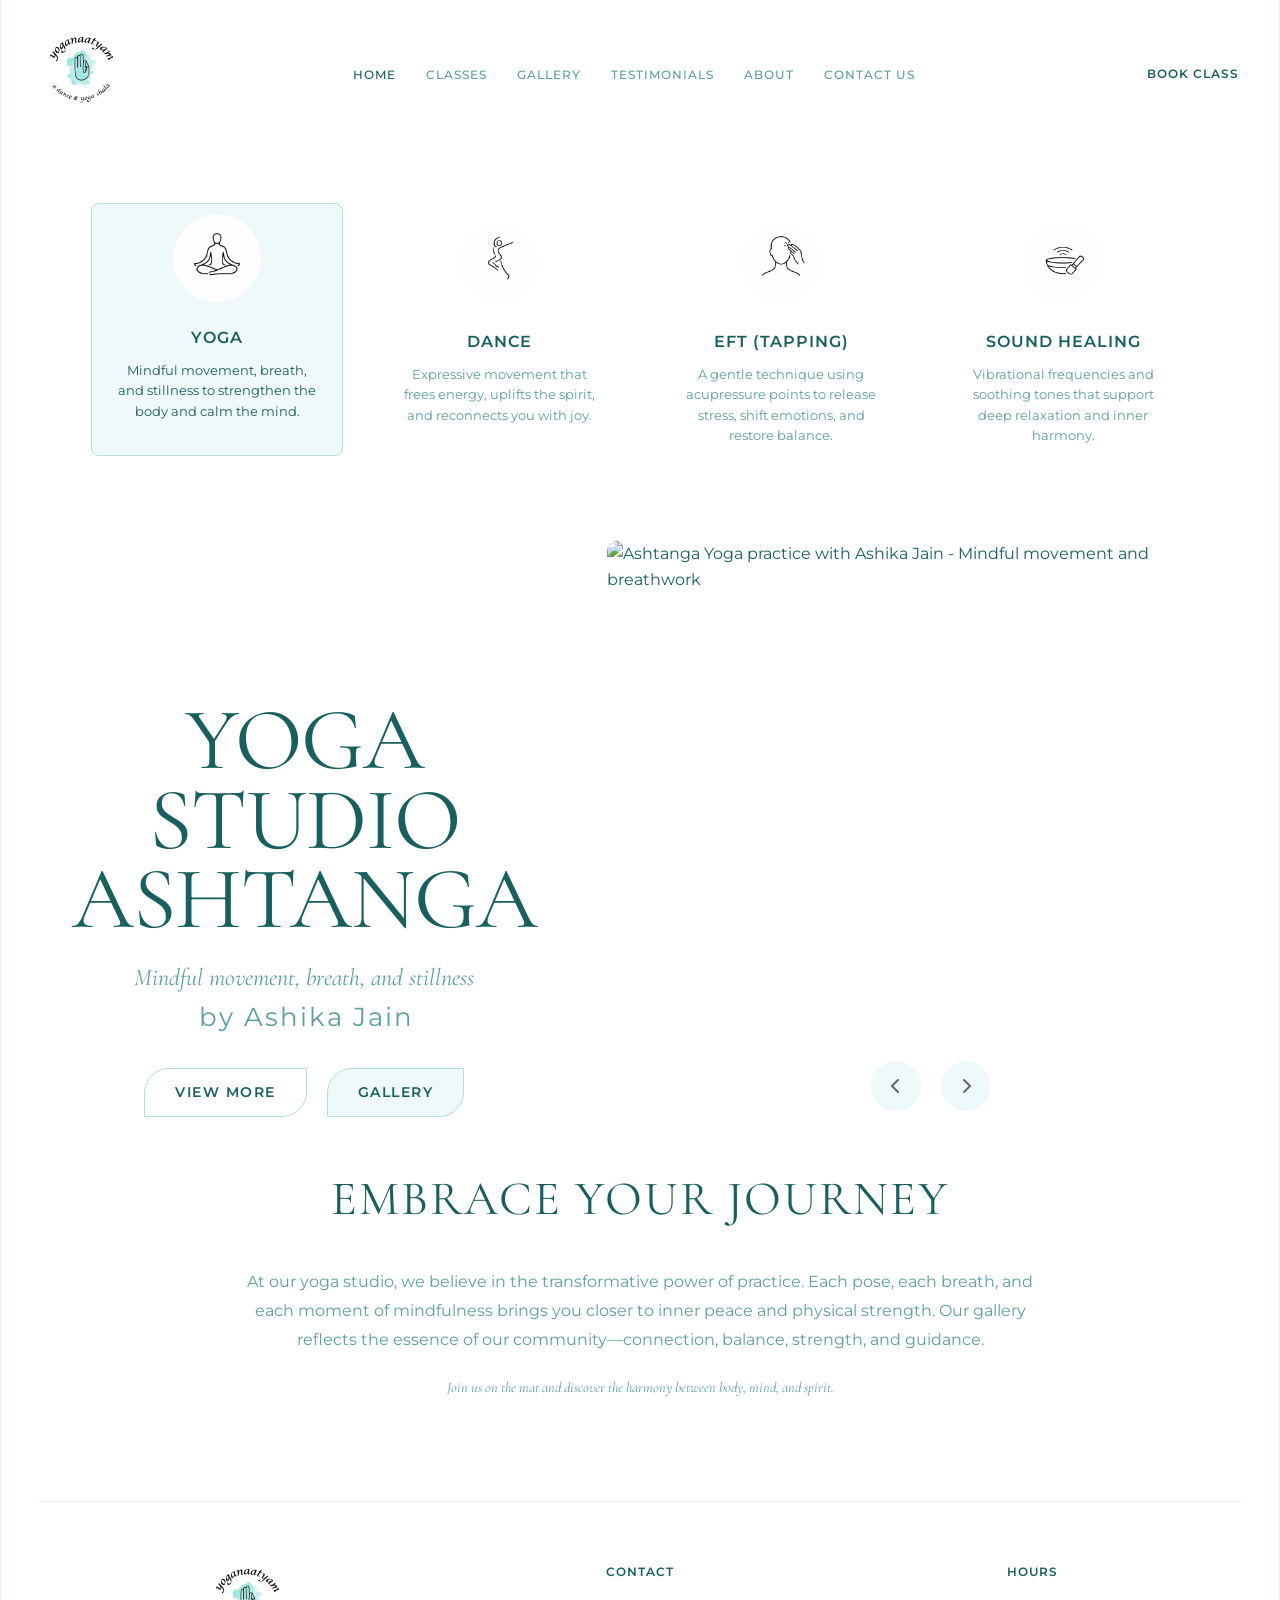
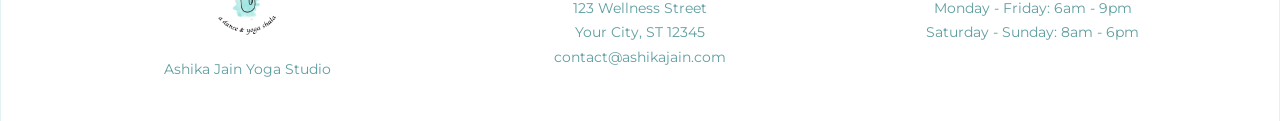
==== commit 34e93d6d: "icons changed" ====
--- a/index.html
+++ b/index.html
@@ -4,41 +4,45 @@
 <head>
     <meta charset="UTF-8">
     <meta name="viewport" content="width=device-width, initial-scale=1.0">
-    
+
     <!-- Primary Meta Tags -->
     <title>Ashika Jain Yoga Studio | Ashtanga, Dance Therapy, EFT & Sound Healing</title>
     <meta name="title" content="Ashika Jain Yoga Studio | Ashtanga, Dance Therapy, EFT & Sound Healing">
-    <meta name="description" content="Join Ashika Jain's holistic wellness studio offering Ashtanga Yoga, Dance Therapy, EFT Tapping, and Sound Healing. Transform your body, mind, and spirit through mindful movement and healing practices.">
-    <meta name="keywords" content="yoga studio, ashtanga yoga, dance therapy, EFT tapping, sound healing, wellness coach, yoga classes, meditation, mindfulness, Ashika Jain, yoga instructor, holistic wellness, yoga therapy">
+    <meta name="description"
+        content="Join Ashika Jain's holistic wellness studio offering Ashtanga Yoga, Dance Therapy, EFT Tapping, and Sound Healing. Transform your body, mind, and spirit through mindful movement and healing practices.">
+    <meta name="keywords"
+        content="yoga studio, ashtanga yoga, dance therapy, EFT tapping, sound healing, wellness coach, yoga classes, meditation, mindfulness, Ashika Jain, yoga instructor, holistic wellness, yoga therapy">
     <meta name="author" content="Ashika Jain">
     <meta name="robots" content="index, follow">
     <meta name="language" content="English">
     <meta name="revisit-after" content="7 days">
-    
+
     <!-- Canonical URL -->
     <link rel="canonical" href="https://www.ashikajain.com/">
-    
+
     <!-- Open Graph / Facebook -->
     <meta property="og:type" content="website">
     <meta property="og:url" content="https://www.ashikajain.com/">
     <meta property="og:title" content="Ashika Jain Yoga Studio | Ashtanga, Dance Therapy, EFT & Sound Healing">
-    <meta property="og:description" content="Join Ashika Jain's holistic wellness studio offering Ashtanga Yoga, Dance Therapy, EFT Tapping, and Sound Healing. Transform your body, mind, and spirit.">
+    <meta property="og:description"
+        content="Join Ashika Jain's holistic wellness studio offering Ashtanga Yoga, Dance Therapy, EFT Tapping, and Sound Healing. Transform your body, mind, and spirit.">
     <meta property="og:image" content="https://www.ashikajain.com/images/ylogo.png">
     <meta property="og:image:width" content="1200">
     <meta property="og:image:height" content="630">
     <meta property="og:site_name" content="Ashika Jain Yoga Studio">
     <meta property="og:locale" content="en_US">
-    
+
     <!-- Twitter -->
     <meta name="twitter:card" content="summary_large_image">
     <meta name="twitter:url" content="https://www.ashikajain.com/">
     <meta name="twitter:title" content="Ashika Jain Yoga Studio | Ashtanga, Dance Therapy, EFT & Sound Healing">
-    <meta name="twitter:description" content="Join Ashika Jain's holistic wellness studio offering Ashtanga Yoga, Dance Therapy, EFT Tapping, and Sound Healing.">
+    <meta name="twitter:description"
+        content="Join Ashika Jain's holistic wellness studio offering Ashtanga Yoga, Dance Therapy, EFT Tapping, and Sound Healing.">
     <meta name="twitter:image" content="https://www.ashikajain.com/images/ylogo.png">
-    
+
     <!-- Favicon -->
     <link rel="icon" type="image/png" href="images/teal-logo.png">
-    
+
     <!-- Preconnect for Performance -->
     <link rel="preconnect" href="https://fonts.googleapis.com">
     <link rel="preconnect" href="https://fonts.gstatic.com" crossorigin>
@@ -48,7 +52,7 @@
     <link rel="stylesheet" href="style.css">
     <!-- FontAwesome for icons -->
     <link rel="stylesheet" href="https://cdnjs.cloudflare.com/ajax/libs/font-awesome/6.4.0/css/all.min.css">
-    
+
     <!-- Schema.org Structured Data -->
     <script type="application/ld+json">
     {
@@ -141,7 +145,7 @@
       }
     }
     </script>
-    
+
     <script type="application/ld+json">
     {
       "@context": "https://schema.org",
@@ -227,22 +231,23 @@
         <!-- Features Section -->
         <section class="features">
             <div class="feature-item">
-                <div class="icon"><i class="fa-solid fa-spa"></i></div>
+                <div class="icon"><img src="images/yoga.PNG" alt="Yoga Icon" class="feature-icon"></div>
                 <h3>YOGA</h3>
                 <p>Mindful movement, breath, and stillness to strengthen the body and calm the mind.</p>
             </div>
             <div class="feature-item">
-                <div class="icon"><i class="fa-solid fa-infinity"></i></div>
+                <div class="icon"><img src="images/dance.PNG" alt="Dance Icon" class="feature-icon"></div>
                 <h3>DANCE</h3>
                 <p>Expressive movement that frees energy, uplifts the spirit, and reconnects you with joy.</p>
             </div>
             <div class="feature-item">
-                <div class="icon"><i class="fa-solid fa-om"></i></div>
+                <div class="icon"><img src="images/eft.PNG" alt="EFT Icon" class="feature-icon"></div>
                 <h3>EFT (TAPPING)</h3>
-                <p>A gentle technique using acupressure points to release stress, shift emotions, and restore balance.</p>
+                <p>A gentle technique using acupressure points to release stress, shift emotions, and restore balance.
+                </p>
             </div>
             <div class="feature-item">
-                <div class="icon"><i class="fa-solid fa-leaf"></i></div>
+                <div class="icon"><img src="images/sound.PNG" alt="Sound Icon" class="feature-icon"></div>
                 <h3>SOUND HEALING</h3>
                 <p>Vibrational frequencies and soothing tones that support deep relaxation and inner harmony.</p>
             </div>
@@ -297,19 +302,23 @@
             <div class="hero-image">
                 <div class="hero-image-slider">
                     <div class="hero-image-slide active">
-                        <img src="images/yogaf.png" alt="Ashtanga Yoga practice with Ashika Jain - Mindful movement and breathwork">
+                        <img src="images/yogaf.png"
+                            alt="Ashtanga Yoga practice with Ashika Jain - Mindful movement and breathwork">
                     </div>
                     <div class="hero-image-slide">
-                        <img src="images/dancef.png" alt="Dance Therapy session - Expressive movement for healing and joy">
+                        <img src="images/dancef.png"
+                            alt="Dance Therapy session - Expressive movement for healing and joy">
                     </div>
                     <div class="hero-image-slide">
-                        <img src="images/eftf.png" alt="EFT Tapping therapy - Emotional Freedom Technique for stress relief">
+                        <img src="images/eftf.png"
+                            alt="EFT Tapping therapy - Emotional Freedom Technique for stress relief">
                     </div>
                     <div class="hero-image-slide">
-                        <img src="images/soundf.png" alt="Sound Healing session - Vibrational frequencies for inner harmony">
-                    </div>
-                </div>
-                
+                        <img src="images/soundf.png"
+                            alt="Sound Healing session - Vibrational frequencies for inner harmony">
+                    </div>
+                </div>
+
                 <div class="hero-indicators">
                     <span class="indicator active" data-slide="0"></span>
                     <span class="indicator" data-slide="1"></span>
@@ -318,13 +327,13 @@
                 </div>
             </div>
             <div class="hero-navigation">
-                    <button class="nav-btn prev-btn" id="prev-slide" aria-label="Previous slide">
-                        <i class="fa-solid fa-chevron-left"></i>
-                    </button>
-                    <button class="nav-btn next-btn" id="next-slide" aria-label="Next slide">
-                        <i class="fa-solid fa-chevron-right"></i>
-                    </button>
-                </div>
+                <button class="nav-btn prev-btn" id="prev-slide" aria-label="Previous slide">
+                    <i class="fa-solid fa-chevron-left"></i>
+                </button>
+                <button class="nav-btn next-btn" id="next-slide" aria-label="Next slide">
+                    <i class="fa-solid fa-chevron-right"></i>
+                </button>
+            </div>
         </section>
 
         <!-- Instructor Section -->
@@ -392,8 +401,12 @@
         <section class="gallery-content">
             <div class="gallery-content-wrapper">
                 <h2 class="gallery-heading">EMBRACE YOUR JOURNEY</h2>
-                <p class="gallery-text">At our yoga studio, we believe in the transformative power of practice. Each pose, each breath, and each moment of mindfulness brings you closer to inner peace and physical strength. Our gallery reflects the essence of our community—connection, balance, strength, and guidance.</p>
-                <p class="gallery-subtext">Join us on the mat and discover the harmony between body, mind, and spirit.</p>
+                <p class="gallery-text">At our yoga studio, we believe in the transformative power of practice. Each
+                    pose, each breath, and each moment of mindfulness brings you closer to inner peace and physical
+                    strength. Our gallery reflects the essence of our community—connection, balance, strength, and
+                    guidance.</p>
+                <p class="gallery-subtext">Join us on the mat and discover the harmony between body, mind, and spirit.
+                </p>
             </div>
         </section>
 
@@ -482,7 +495,7 @@
             heroTextSlides.forEach(slide => slide.classList.remove('active'));
             heroImageSlides.forEach(slide => slide.classList.remove('active'));
             indicators.forEach(indicator => indicator.classList.remove('active'));
-            
+
             // Remove active class from all feature items
             featureItems.forEach(item => item.classList.remove('active'));
 
@@ -490,7 +503,7 @@
             heroTextSlides[index].classList.add('active');
             heroImageSlides[index].classList.add('active');
             indicators[index].classList.add('active');
-            
+
             // Add active class to corresponding feature item
             featureItems[index].classList.add('active');
         }
@@ -538,7 +551,7 @@
             featureItem.addEventListener('click', () => {
                 const featureTitle = featureItem.querySelector('h3').textContent.trim();
                 const slideIndex = featureSlideMap[featureTitle];
-                
+
                 if (slideIndex !== undefined) {
                     currentSlide = slideIndex;
                     showSlide(currentSlide);
@@ -547,34 +560,21 @@
         });
 
         // Preloader - Show for 3 seconds
-         window.addEventListener('load', () => {
         const preloader = document.getElementById('preloader');
-        const body = document.body;
-
-        // If preloader already shown in this session, skip it
-        if (sessionStorage.getItem('preloaderShown')) {
-            if (preloader) preloader.style.display = 'none';
-            body.classList.remove('preloader-active');
-            return;
-        }
-
-        // First visit → show preloader
+
+        // Add preloader-active class to body on page load
         body.classList.add('preloader-active');
 
+        // Hide preloader after 3 seconds
         setTimeout(() => {
             if (preloader) {
                 preloader.style.opacity = '0';
-
+                body.classList.remove('preloader-active');
                 setTimeout(() => {
                     preloader.style.display = 'none';
-                    body.classList.remove('preloader-active');
-
-                    // Mark preloader as shown
-                    sessionStorage.setItem('preloaderShown', 'true');
                 }, 500);
             }
-        }, 1800); // smooth, premium timing
-    });
+        }, 2000);
     </script>
 
 </body>
--- a/style.css
+++ b/style.css
@@ -64,6 +64,7 @@
         opacity: 0;
         transform: scale(0.8);
     }
+
     100% {
         opacity: 1;
         transform: scale(1);
@@ -123,7 +124,8 @@
     background: url('images/teal-logo.png') center/cover no-repeat;
     display: inline-block;
     overflow: hidden;
-    text-indent: -9999px; /* hide any fallback text */
+    text-indent: -9999px;
+    /* hide any fallback text */
 }
 
 nav ul {
@@ -163,7 +165,8 @@
 .menu-icon {
     font-size: 1.2rem;
     cursor: pointer;
-    display: none; /* Hidden on desktop, shown on mobile */
+    display: none;
+    /* Hidden on desktop, shown on mobile */
 }
 
 /* Mobile Menu Overlay - Hidden on desktop */
@@ -388,14 +391,14 @@
 
 .nav-btn:hover {
     color: var(--primary-text);
-    box-shadow: 
+    box-shadow:
         4px 4px 8px rgba(0, 0, 0, 0.1),
         -4px -4px 8px rgba(255, 255, 255, 0.9);
     transform: scale(0.95);
 }
 
 .nav-btn:active {
-    box-shadow: 
+    box-shadow:
         inset 4px 4px 8px rgba(0, 0, 0, 0.1),
         inset -4px -4px 8px rgba(255, 255, 255, 0.9);
     transform: scale(0.92);
@@ -444,6 +447,14 @@
     color: #7fb3b5;
     margin-bottom: 15px;
     transition: color 0.3s ease, transform 0.3s ease;
+}
+
+.feature-icon {
+    width: 80px;
+    height: 80px;
+    object-fit: cover;
+    border-radius: 50%;
+    transition: transform 0.3s ease;
 }
 
 .feature-item:hover .icon {
@@ -655,10 +666,14 @@
 }
 
 .category-item .icon {
-    font-size: 1.5rem;
+    font-size: 2.5rem;
     color: #7fb3b5;
     margin-bottom: 15px;
     transition: color 0.3s ease, transform 0.3s ease;
+    height: 80px;
+    display: flex;
+    align-items: center;
+    justify-content: center;
 }
 
 .category-item:hover .icon {
@@ -1121,7 +1136,8 @@
         padding: 20px 0;
         margin-bottom: 40px;
     }
-    .hero-slide{
+
+    .hero-slide {
         top: 0;
     }
 
